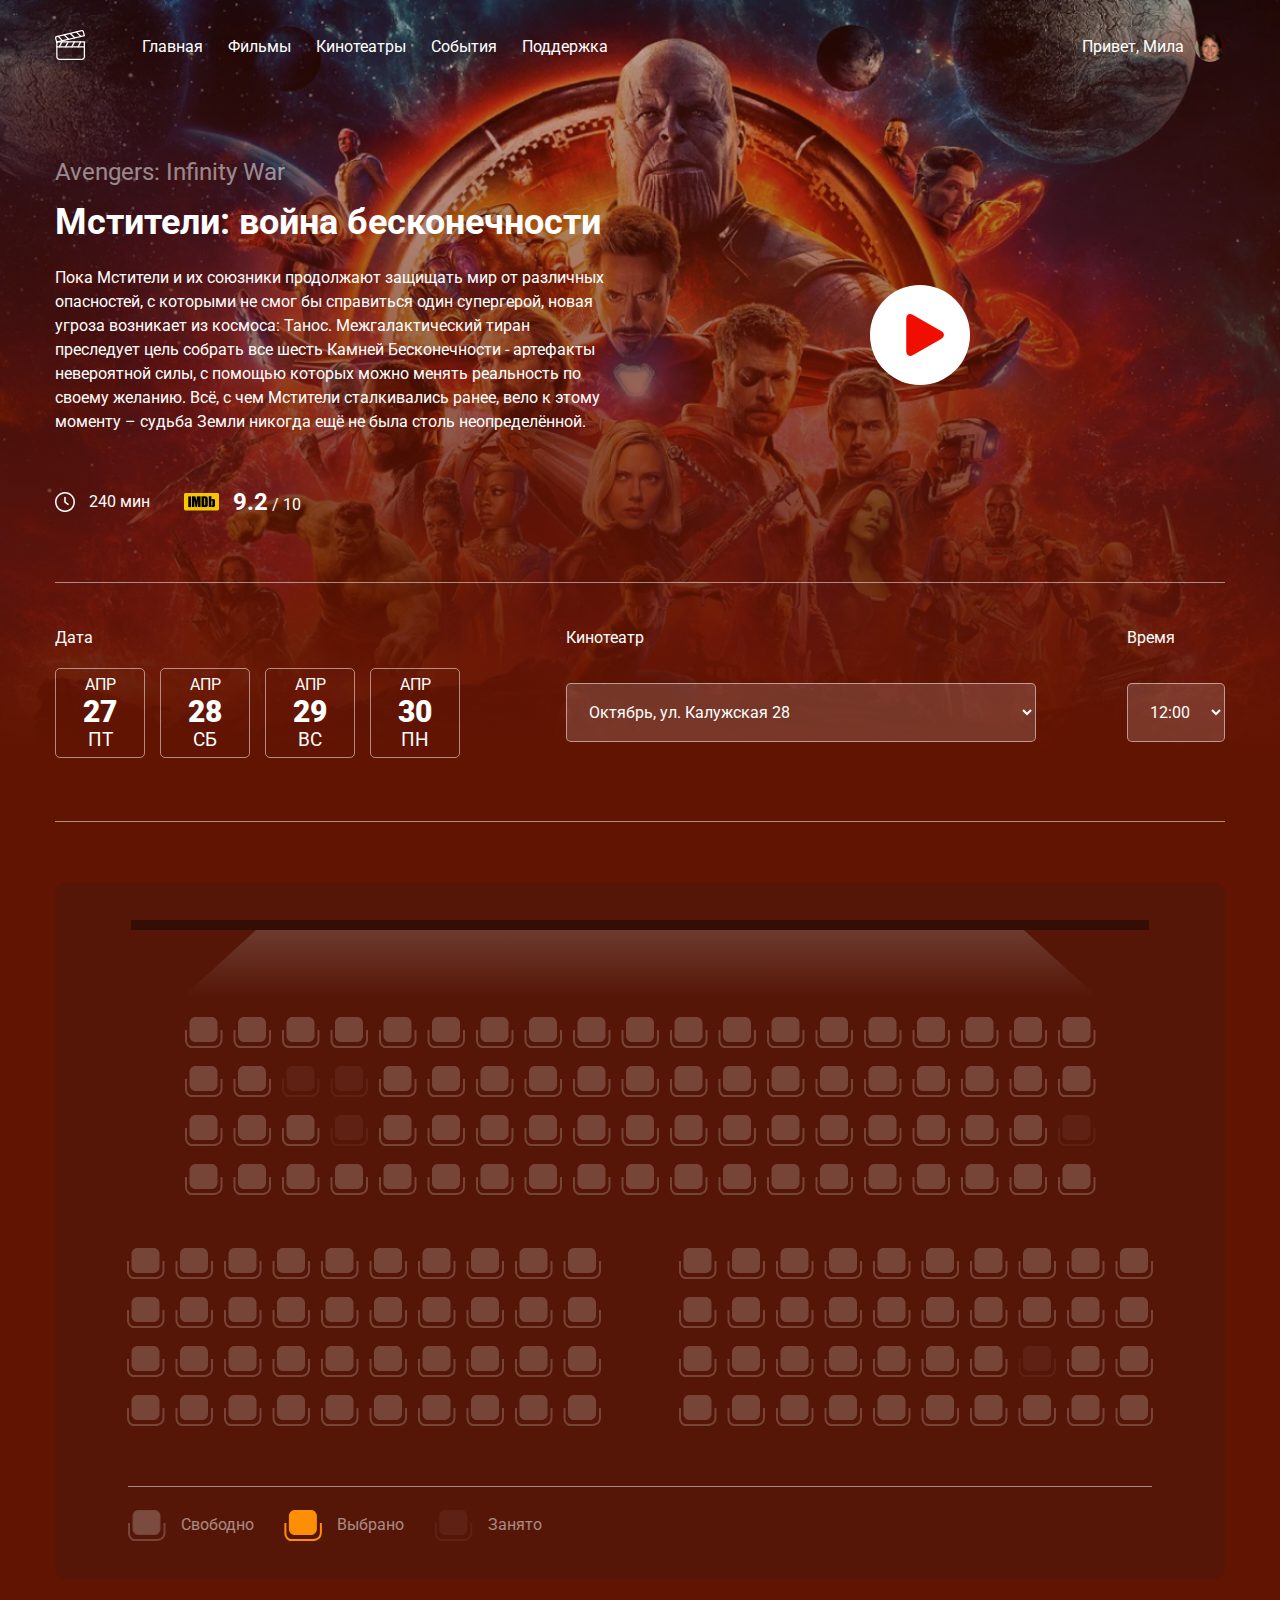
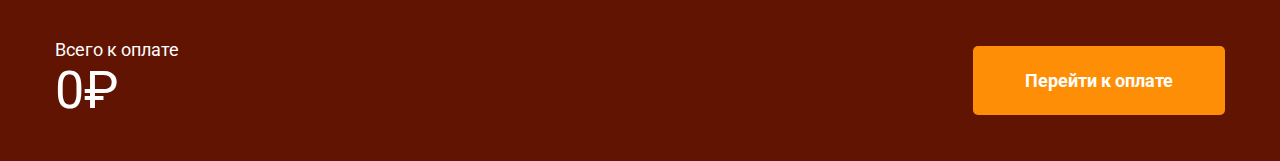
==== index.html @ 2c6587b0 "Add files via upload" ====
<!DOCTYPE html>
<html lang="ru">

<head>
  <meta charset="UTF-8">
  <meta http-equiv="X-UA-Compatible" content="IE=edge">
  <meta name="viewport" content="width=device-width, initial-scale=1.0">
  <title>Online Cinema</title>
  <link rel="preconnect" href="https://fonts.googleapis.com">
  <link rel="preconnect" href="https://fonts.gstatic.com" crossorigin>
  <link href="https://fonts.googleapis.com/css2?family=Roboto:wght@400;700&display=swap" rel="stylesheet">
  <link rel="stylesheet" href="css/normalize.css">
  <link rel="stylesheet" href="css/style.css">
</head>

<body>
  <header class="header">
    <div class="navbar container">
      <a href="/">
        <img src="img/logo.svg" alt="logo">
      </a>
      <nav class="nav">
        <button class="m-menu">
          <svg width="42" height="31" viewBox="0 0 42 31" fill="none" xmlns="http://www.w3.org/2000/svg">
            <line x1="15" y1="11.5" x2="30" y2="11.5" stroke="white"/>
            <line x1="15" y1="15.5" x2="30" y2="15.5" stroke="white"/>
            <line x1="15" y1="19.5" x2="30" y2="19.5" stroke="white"/>
            </svg>            
        </button>
        <ul class="menu">
          <li class="menu-item">
            <a href="#" class="menu-link">Главная</a>
          </li>
          <li class="menu-item">
            <a href="#" class="menu-link">Фильмы</a>
          </li>
          <li class="menu-item">
            <a href="#" class="menu-link">Кинотеатры</a>
          </li>
          <li class="menu-item">
            <a href="#" class="menu-link">События</a>
          </li>
          <li class="menu-item">
            <a href="#" class="menu-link">Поддержка</a>
          </li>
        </ul>
      </nav>
      <div class="user">
        <span class="">Привет, Мила</span>
        <img class="avatar" src="img/avatar.jpg" alt="Фото Милы">
      </div>
    </div>
    <!-- /.navbar -->
    <div class="film container">
      <div class="film-info">
        <small class="film-title-small">Avengers: Infinity War</small>
        <h1 class="film-title">Мстители: война бесконечности</h1>
        <p class="film-description">Пока Мстители и их союзники продолжают защищать мир от различных опасностей, с
          которыми не смог бы справиться один супергерой, новая угроза возникает из космоса: Танос. Межгалактический
          тиран преследует цель собрать все шесть Камней Бесконечности - артефакты невероятной силы, с помощью которых
          можно менять реальность по своему желанию. Всё, с чем Мстители сталкивались ранее, вело к этому моменту –
          судьба Земли никогда ещё не была столь неопределённой.
        </p>
        <div class="film-details">
          <div class="time">
            <img src="img/clock 1.svg" alt="clock" class="time-icon">
            <span class="time-counter">240 мин</span>
          </div>
          <div class="rating">
            <img src="img/imdb.png" alt="imdb logo" class="rating-icon">
            <span class="rating-counter">
              <strong class="rating-current">9.2</strong> / 10
            </span>
          </div>
        </div>
      </div>
      <a href="#" class="film-trailer"><svg width="100" height="100" viewBox="0 0 100 100" fill="none"
          xmlns="http://www.w3.org/2000/svg">
          <circle cx="50" cy="50" r="50" fill="white" />
          <g clip-path="url(#clip0_1:158)">
            <path
              d="M43.0758 30.0033C39.3071 27.8416 36.2518 29.6125 36.2518 33.9556V66.0059C36.2518 70.3533 39.3071 72.1219 43.0758 69.9623L71.0893 53.8967C74.8592 51.7342 74.8592 48.2306 71.0893 46.0686L43.0758 30.0033Z"
              fill="#F20D01" />
          </g>
          <defs>
            <clipPath id="clip0_1:158">
              <rect width="41.8013" height="41.8013" fill="white" transform="translate(34.1837 29.0816)" />
            </clipPath>
          </defs>
        </svg>
      </a>
    </div>
    <!-- /.film -->
    <div class="session container">
      <div class="session-date">
        <span class="session-label">Дата</span>
        <div class="session-date-block">
          <div class="session-day-item">
            <span class="session-month">АПР</span><span class=""></span>
            <span class="session-day">27</span>
            <span class="session-week">ПТ</span>
          </div>
          <div class="session-day-item">
            <span class="session-month">АПР</span><span class=""></span>
            <span class="session-day">28</span>
            <span class="session-week">СБ</span>
          </div>
          <div class="session-day-item">
            <span class="session-month">АПР</span>
            <span class="session-day">29</span>
            <span class="session-week">ВС</span>
          </div>
          <div class="session-day-item">
            <span class="session-month">АПР</span>
            <span class="session-day">30</span>
            <span class="session-week">ПН</span>
          </div>
        </div>
      </div>
      <div class="session-cinema">
        <span class="session-label">Кинотеатр</span>
        <select name="cinema" class="select select-cinema">
          <option value="Октябрь, ул. Калужская 28">Октябрь, ул. Калужская 28</option>
          <option value="IMAX, ул. Ленина 12">IMAX, ул. Ленина 12</option>
          <option value="CinemaMall, ул. Хороводная 5">CinemaMall, ул. Хороводная 5</option>
        </select>
      </div>
      <div class="session-time">
        <span class="session-label">Время</span>
        <select name="time" class="select">
          <option value="12:00">12:00</option>
          <option value="16:30">16:30</option>
          <option value="17:25">17:25</option>
        </select>
      </div>
    </div>
    <!-- /.session -->
  </header>
  <div class="scheme container">
    <svg class="scheme-svg" viewBox="0 0 1170 600" fill="none" xmlns="http://www.w3.org/2000/svg">
      <path class="light" d="M128 115L201.04 48H968.96L1042 115H128Z" fill="url(#paint0_linear_13:374)" />
      <line x1="76" y1="43" x2="1094" y2="43" stroke="black" stroke-opacity="0.39" stroke-width="10" />
      <path
      <path d="M130 158.5C130 158.526 130.001 158.551 130.003 158.577C130.096 159.791 130.537 161.596 131.588 163.128C132.666 164.699 134.409 166 137 166H159.5C159.524 166 159.548 165.999 159.571 165.997C160.899 165.903 162.851 165.373 164.496 164.072C166.181 162.738 167.5 160.622 167.5 157.5V148H165.5V157.5C165.5 159.978 164.486 161.529 163.254 162.503C161.996 163.499 160.469 163.921 159.463 164H137C135.191 164 134.018 163.134 133.237 161.997C132.44 160.835 132.08 159.413 132 158.46V148H130V158.5ZM156.5 135H140.5C137.186 135 134.5 137.686 134.5 141V154C134.5 157.314 137.186 160 140.5 160H156.5C159.814 160 162.5 157.314 162.5 154V141C162.5 137.686 159.814 135 156.5 135Z"  />
      <path d="M178.5 158.5C178.5 158.526 178.501 158.551 178.503 158.577C178.596 159.791 179.037 161.596 180.088 163.128C181.166 164.699 182.909 166 185.5 166H208C208.024 166 208.048 165.999 208.071 165.997C209.399 165.903 211.351 165.373 212.996 164.072C214.681 162.738 216 160.622 216 157.5V148H214V157.5C214 159.978 212.986 161.529 211.754 162.503C210.496 163.499 208.969 163.921 207.963 164H185.5C183.691 164 182.518 163.134 181.737 161.997C180.94 160.835 180.58 159.413 180.5 158.46V148H178.5V158.5ZM205 135H189C185.686 135 183 137.686 183 141V154C183 157.314 185.686 160 189 160H205C208.314 160 211 157.314 211 154V141C211 137.686 208.314 135 205 135Z"  />
      <path d="M227 158.5C227 158.526 227.001 158.551 227.003 158.577C227.096 159.791 227.537 161.596 228.588 163.128C229.666 164.699 231.409 166 234 166H256.5C256.524 166 256.548 165.999 256.571 165.997C257.899 165.903 259.851 165.373 261.496 164.072C263.181 162.738 264.5 160.622 264.5 157.5V148H262.5V157.5C262.5 159.978 261.486 161.529 260.254 162.503C258.996 163.499 257.469 163.921 256.463 164H234C232.191 164 231.018 163.134 230.237 161.997C229.44 160.835 229.08 159.413 229 158.46V148H227V158.5ZM253.5 135H237.5C234.186 135 231.5 137.686 231.5 141V154C231.5 157.314 234.186 160 237.5 160H253.5C256.814 160 259.5 157.314 259.5 154V141C259.5 137.686 256.814 135 253.5 135Z"  />
      <path d="M275.5 158.5C275.5 158.526 275.501 158.551 275.503 158.577C275.596 159.791 276.037 161.596 277.088 163.128C278.166 164.699 279.909 166 282.5 166H305C305.024 166 305.048 165.999 305.071 165.997C306.399 165.903 308.351 165.373 309.996 164.072C311.681 162.738 313 160.622 313 157.5V148H311V157.5C311 159.978 309.986 161.529 308.754 162.503C307.496 163.499 305.969 163.921 304.963 164H282.5C280.691 164 279.518 163.134 278.737 161.997C277.94 160.835 277.58 159.413 277.5 158.46V148H275.5V158.5ZM302 135H286C282.686 135 280 137.686 280 141V154C280 157.314 282.686 160 286 160H302C305.314 160 308 157.314 308 154V141C308 137.686 305.314 135 302 135Z"  />
      <path d="M324 158.5C324 158.526 324.001 158.551 324.003 158.577C324.096 159.791 324.537 161.596 325.588 163.128C326.666 164.699 328.409 166 331 166H353.5C353.524 166 353.548 165.999 353.571 165.997C354.899 165.903 356.851 165.373 358.496 164.072C360.181 162.738 361.5 160.622 361.5 157.5V148H359.5V157.5C359.5 159.978 358.486 161.529 357.254 162.503C355.996 163.499 354.469 163.921 353.463 164H331C329.191 164 328.018 163.134 327.237 161.997C326.44 160.835 326.08 159.413 326 158.46V148H324V158.5ZM350.5 135H334.5C331.186 135 328.5 137.686 328.5 141V154C328.5 157.314 331.186 160 334.5 160H350.5C353.814 160 356.5 157.314 356.5 154V141C356.5 137.686 353.814 135 350.5 135Z"  />
      <path d="M372.5 158.5C372.5 158.526 372.501 158.551 372.503 158.577C372.596 159.791 373.037 161.596 374.088 163.128C375.166 164.699 376.909 166 379.5 166H402C402.024 166 402.048 165.999 402.071 165.997C403.399 165.903 405.351 165.373 406.996 164.072C408.681 162.738 410 160.622 410 157.5V148H408V157.5C408 159.978 406.986 161.529 405.754 162.503C404.496 163.499 402.969 163.921 401.963 164H379.5C377.691 164 376.518 163.134 375.737 161.997C374.94 160.835 374.58 159.413 374.5 158.46V148H372.5V158.5ZM399 135H383C379.686 135 377 137.686 377 141V154C377 157.314 379.686 160 383 160H399C402.314 160 405 157.314 405 154V141C405 137.686 402.314 135 399 135Z"  />
      <path d="M421 158.5C421 158.526 421.001 158.551 421.003 158.577C421.096 159.791 421.537 161.596 422.588 163.128C423.666 164.699 425.409 166 428 166H450.5C450.524 166 450.548 165.999 450.571 165.997C451.899 165.903 453.851 165.373 455.496 164.072C457.181 162.738 458.5 160.622 458.5 157.5V148H456.5V157.5C456.5 159.978 455.486 161.529 454.254 162.503C452.996 163.499 451.469 163.921 450.463 164H428C426.191 164 425.018 163.134 424.237 161.997C423.44 160.835 423.08 159.413 423 158.46V148H421V158.5ZM447.5 135H431.5C428.186 135 425.5 137.686 425.5 141V154C425.5 157.314 428.186 160 431.5 160H447.5C450.814 160 453.5 157.314 453.5 154V141C453.5 137.686 450.814 135 447.5 135Z"  />
      <path d="M469.5 158.5C469.5 158.526 469.501 158.551 469.503 158.577C469.596 159.791 470.037 161.596 471.088 163.128C472.166 164.699 473.909 166 476.5 166H499C499.024 166 499.048 165.999 499.071 165.997C500.399 165.903 502.351 165.373 503.996 164.072C505.681 162.738 507 160.622 507 157.5V148H505V157.5C505 159.978 503.986 161.529 502.754 162.503C501.496 163.499 499.969 163.921 498.963 164H476.5C474.691 164 473.518 163.134 472.737 161.997C471.94 160.835 471.58 159.413 471.5 158.46V148H469.5V158.5ZM496 135H480C476.686 135 474 137.686 474 141V154C474 157.314 476.686 160 480 160H496C499.314 160 502 157.314 502 154V141C502 137.686 499.314 135 496 135Z"  />
      <path d="M518 158.5C518 158.526 518.001 158.551 518.003 158.577C518.096 159.791 518.537 161.596 519.588 163.128C520.666 164.699 522.409 166 525 166H547.5C547.524 166 547.548 165.999 547.571 165.997C548.899 165.903 550.851 165.373 552.496 164.072C554.181 162.738 555.5 160.622 555.5 157.5V148H553.5V157.5C553.5 159.978 552.486 161.529 551.254 162.503C549.996 163.499 548.469 163.921 547.463 164H525C523.191 164 522.018 163.134 521.237 161.997C520.44 160.835 520.08 159.413 520 158.46V148H518V158.5ZM544.5 135H528.5C525.186 135 522.5 137.686 522.5 141V154C522.5 157.314 525.186 160 528.5 160H544.5C547.814 160 550.5 157.314 550.5 154V141C550.5 137.686 547.814 135 544.5 135Z"  />
      <path d="M566.5 158.5C566.5 158.526 566.501 158.551 566.503 158.577C566.596 159.791 567.037 161.596 568.088 163.128C569.166 164.699 570.909 166 573.5 166H596C596.024 166 596.048 165.999 596.071 165.997C597.399 165.903 599.351 165.373 600.996 164.072C602.681 162.738 604 160.622 604 157.5V148H602V157.5C602 159.978 600.986 161.529 599.754 162.503C598.496 163.499 596.969 163.921 595.963 164H573.5C571.691 164 570.518 163.134 569.737 161.997C568.94 160.835 568.58 159.413 568.5 158.46V148H566.5V158.5ZM593 135H577C573.686 135 571 137.686 571 141V154C571 157.314 573.686 160 577 160H593C596.314 160 599 157.314 599 154V141C599 137.686 596.314 135 593 135Z"  />
      <path d="M615 158.5C615 158.526 615.001 158.551 615.003 158.577C615.096 159.791 615.537 161.596 616.588 163.128C617.666 164.699 619.409 166 622 166H644.5C644.524 166 644.548 165.999 644.571 165.997C645.899 165.903 647.851 165.373 649.496 164.072C651.181 162.738 652.5 160.622 652.5 157.5V148H650.5V157.5C650.5 159.978 649.486 161.529 648.254 162.503C646.996 163.499 645.469 163.921 644.463 164H622C620.191 164 619.018 163.134 618.237 161.997C617.44 160.835 617.08 159.413 617 158.46V148H615V158.5ZM641.5 135H625.5C622.186 135 619.5 137.686 619.5 141V154C619.5 157.314 622.186 160 625.5 160H641.5C644.814 160 647.5 157.314 647.5 154V141C647.5 137.686 644.814 135 641.5 135Z"  />
      <path d="M663.5 158.5C663.5 158.526 663.501 158.551 663.503 158.577C663.596 159.791 664.037 161.596 665.088 163.128C666.166 164.699 667.909 166 670.5 166H693C693.024 166 693.048 165.999 693.071 165.997C694.399 165.903 696.351 165.373 697.996 164.072C699.681 162.738 701 160.622 701 157.5V148H699V157.5C699 159.978 697.986 161.529 696.754 162.503C695.496 163.499 693.969 163.921 692.963 164H670.5C668.691 164 667.518 163.134 666.737 161.997C665.94 160.835 665.58 159.413 665.5 158.46V148H663.5V158.5ZM690 135H674C670.686 135 668 137.686 668 141V154C668 157.314 670.686 160 674 160H690C693.314 160 696 157.314 696 154V141C696 137.686 693.314 135 690 135Z"  />
      <path d="M712 158.5C712 158.526 712.001 158.551 712.003 158.577C712.096 159.791 712.537 161.596 713.588 163.128C714.666 164.699 716.409 166 719 166H741.5C741.524 166 741.548 165.999 741.571 165.997C742.899 165.903 744.851 165.373 746.496 164.072C748.181 162.738 749.5 160.622 749.5 157.5V148H747.5V157.5C747.5 159.978 746.486 161.529 745.254 162.503C743.996 163.499 742.469 163.921 741.463 164H719C717.191 164 716.018 163.134 715.237 161.997C714.44 160.835 714.08 159.413 714 158.46V148H712V158.5ZM738.5 135H722.5C719.186 135 716.5 137.686 716.5 141V154C716.5 157.314 719.186 160 722.5 160H738.5C741.814 160 744.5 157.314 744.5 154V141C744.5 137.686 741.814 135 738.5 135Z"  />
      <path d="M760.5 158.5C760.5 158.526 760.501 158.551 760.503 158.577C760.596 159.791 761.037 161.596 762.088 163.128C763.166 164.699 764.909 166 767.5 166H790C790.024 166 790.048 165.999 790.071 165.997C791.399 165.903 793.351 165.373 794.996 164.072C796.681 162.738 798 160.622 798 157.5V148H796V157.5C796 159.978 794.986 161.529 793.754 162.503C792.496 163.499 790.969 163.921 789.963 164H767.5C765.691 164 764.518 163.134 763.737 161.997C762.94 160.835 762.58 159.413 762.5 158.46V148H760.5V158.5ZM787 135H771C767.686 135 765 137.686 765 141V154C765 157.314 767.686 160 771 160H787C790.314 160 793 157.314 793 154V141C793 137.686 790.314 135 787 135Z"  />
      <path d="M809 158.5C809 158.526 809.001 158.551 809.003 158.577C809.096 159.791 809.537 161.596 810.588 163.128C811.666 164.699 813.409 166 816 166H838.5C838.524 166 838.548 165.999 838.571 165.997C839.899 165.903 841.851 165.373 843.496 164.072C845.181 162.738 846.5 160.622 846.5 157.5V148H844.5V157.5C844.5 159.978 843.486 161.529 842.254 162.503C840.996 163.499 839.469 163.921 838.463 164H816C814.191 164 813.018 163.134 812.237 161.997C811.44 160.835 811.08 159.413 811 158.46V148H809V158.5ZM835.5 135H819.5C816.186 135 813.5 137.686 813.5 141V154C813.5 157.314 816.186 160 819.5 160H835.5C838.814 160 841.5 157.314 841.5 154V141C841.5 137.686 838.814 135 835.5 135Z"  />
      <path d="M857.5 158.5C857.5 158.526 857.501 158.551 857.503 158.577C857.596 159.791 858.037 161.596 859.088 163.128C860.166 164.699 861.909 166 864.5 166H887C887.024 166 887.048 165.999 887.071 165.997C888.399 165.903 890.351 165.373 891.996 164.072C893.681 162.738 895 160.622 895 157.5V148H893V157.5C893 159.978 891.986 161.529 890.754 162.503C889.496 163.499 887.969 163.921 886.963 164H864.5C862.691 164 861.518 163.134 860.737 161.997C859.94 160.835 859.58 159.413 859.5 158.46V148H857.5V158.5ZM884 135H868C864.686 135 862 137.686 862 141V154C862 157.314 864.686 160 868 160H884C887.314 160 890 157.314 890 154V141C890 137.686 887.314 135 884 135Z"  />
      <path d="M906 158.5C906 158.526 906.001 158.551 906.003 158.577C906.096 159.791 906.537 161.596 907.588 163.128C908.666 164.699 910.409 166 913 166H935.5C935.524 166 935.548 165.999 935.571 165.997C936.899 165.903 938.851 165.373 940.496 164.072C942.181 162.738 943.5 160.622 943.5 157.5V148H941.5V157.5C941.5 159.978 940.486 161.529 939.254 162.503C937.996 163.499 936.469 163.921 935.463 164H913C911.191 164 910.018 163.134 909.237 161.997C908.44 160.835 908.08 159.413 908 158.46V148H906V158.5ZM932.5 135H916.5C913.186 135 910.5 137.686 910.5 141V154C910.5 157.314 913.186 160 916.5 160H932.5C935.814 160 938.5 157.314 938.5 154V141C938.5 137.686 935.814 135 932.5 135Z"  />
      <path d="M954.5 158.5C954.5 158.526 954.501 158.551 954.503 158.577C954.596 159.791 955.037 161.596 956.088 163.128C957.166 164.699 958.909 166 961.5 166H984C984.024 166 984.048 165.999 984.071 165.997C985.399 165.903 987.351 165.373 988.996 164.072C990.681 162.738 992 160.622 992 157.5V148H990V157.5C990 159.978 988.986 161.529 987.754 162.503C986.496 163.499 984.969 163.921 983.963 164H961.5C959.691 164 958.518 163.134 957.737 161.997C956.94 160.835 956.58 159.413 956.5 158.46V148H954.5V158.5ZM981 135H965C961.686 135 959 137.686 959 141V154C959 157.314 961.686 160 965 160H981C984.314 160 987 157.314 987 154V141C987 137.686 984.314 135 981 135Z"  />
      <path d="M1003 158.5C1003 158.526 1003 158.551 1003 158.577C1003.1 159.791 1003.54 161.596 1004.59 163.128C1005.67 164.699 1007.41 166 1010 166H1032.5C1032.52 166 1032.55 165.999 1032.57 165.997C1033.9 165.903 1035.85 165.373 1037.5 164.072C1039.18 162.738 1040.5 160.622 1040.5 157.5V148H1038.5V157.5C1038.5 159.978 1037.49 161.529 1036.25 162.503C1035 163.499 1033.47 163.921 1032.46 164H1010C1008.19 164 1007.02 163.134 1006.24 161.997C1005.44 160.835 1005.08 159.413 1005 158.46V148H1003V158.5ZM1029.5 135H1013.5C1010.19 135 1007.5 137.686 1007.5 141V154C1007.5 157.314 1010.19 160 1013.5 160H1029.5C1032.81 160 1035.5 157.314 1035.5 154V141C1035.5 137.686 1032.81 135 1029.5 135Z"  />
      <path d="M130 207.5C130 207.526 130.001 207.551 130.003 207.577C130.096 208.791 130.537 210.596 131.588 212.128C132.666 213.699 134.409 215 137 215H159.5C159.524 215 159.548 214.999 159.571 214.997C160.899 214.903 162.851 214.373 164.496 213.072C166.181 211.738 167.5 209.622 167.5 206.5V197H165.5V206.5C165.5 208.978 164.486 210.529 163.254 211.503C161.996 212.499 160.469 212.921 159.463 213H137C135.191 213 134.018 212.134 133.237 210.997C132.44 209.835 132.08 208.413 132 207.46V197H130V207.5ZM156.5 184H140.5C137.186 184 134.5 186.686 134.5 190V203C134.5 206.314 137.186 209 140.5 209H156.5C159.814 209 162.5 206.314 162.5 203V190C162.5 186.686 159.814 184 156.5 184Z"  />
      <path d="M178.5 207.5C178.5 207.526 178.501 207.551 178.503 207.577C178.596 208.791 179.037 210.596 180.088 212.128C181.166 213.699 182.909 215 185.5 215H208C208.024 215 208.048 214.999 208.071 214.997C209.399 214.903 211.351 214.373 212.996 213.072C214.681 211.738 216 209.622 216 206.5V197H214V206.5C214 208.978 212.986 210.529 211.754 211.503C210.496 212.499 208.969 212.921 207.963 213H185.5C183.691 213 182.518 212.134 181.737 210.997C180.94 209.835 180.58 208.413 180.5 207.46V197H178.5V207.5ZM205 184H189C185.686 184 183 186.686 183 190V203C183 206.314 185.686 209 189 209H205C208.314 209 211 206.314 211 203V190C211 186.686 208.314 184 205 184Z"  />
      <path class="booked" d="M227 207.5C227 207.526 227.001 207.551 227.003 207.577C227.096 208.791 227.537 210.596 228.588 212.128C229.666 213.699 231.409 215 234 215H256.5C256.524 215 256.548 214.999 256.571 214.997C257.899 214.903 259.851 214.373 261.496 213.072C263.181 211.738 264.5 209.622 264.5 206.5V197H262.5V206.5C262.5 208.978 261.486 210.529 260.254 211.503C258.996 212.499 257.469 212.921 256.463 213H234C232.191 213 231.018 212.134 230.237 210.997C229.44 209.835 229.08 208.413 229 207.46V197H227V207.5ZM253.5 184H237.5C234.186 184 231.5 186.686 231.5 190V203C231.5 206.314 234.186 209 237.5 209H253.5C256.814 209 259.5 206.314 259.5 203V190C259.5 186.686 256.814 184 253.5 184Z"  />
      <path class="booked" d="M275.5 207.5C275.5 207.526 275.501 207.551 275.503 207.577C275.596 208.791 276.037 210.596 277.088 212.128C278.166 213.699 279.909 215 282.5 215H305C305.024 215 305.048 214.999 305.071 214.997C306.399 214.903 308.351 214.373 309.996 213.072C311.681 211.738 313 209.622 313 206.5V197H311V206.5C311 208.978 309.986 210.529 308.754 211.503C307.496 212.499 305.969 212.921 304.963 213H282.5C280.691 213 279.518 212.134 278.737 210.997C277.94 209.835 277.58 208.413 277.5 207.46V197H275.5V207.5ZM302 184H286C282.686 184 280 186.686 280 190V203C280 206.314 282.686 209 286 209H302C305.314 209 308 206.314 308 203V190C308 186.686 305.314 184 302 184Z"  />
      <path d="M324 207.5C324 207.526 324.001 207.551 324.003 207.577C324.096 208.791 324.537 210.596 325.588 212.128C326.666 213.699 328.409 215 331 215H353.5C353.524 215 353.548 214.999 353.571 214.997C354.899 214.903 356.851 214.373 358.496 213.072C360.181 211.738 361.5 209.622 361.5 206.5V197H359.5V206.5C359.5 208.978 358.486 210.529 357.254 211.503C355.996 212.499 354.469 212.921 353.463 213H331C329.191 213 328.018 212.134 327.237 210.997C326.44 209.835 326.08 208.413 326 207.46V197H324V207.5ZM350.5 184H334.5C331.186 184 328.5 186.686 328.5 190V203C328.5 206.314 331.186 209 334.5 209H350.5C353.814 209 356.5 206.314 356.5 203V190C356.5 186.686 353.814 184 350.5 184Z"  />
      <path d="M372.5 207.5C372.5 207.526 372.501 207.551 372.503 207.577C372.596 208.791 373.037 210.596 374.088 212.128C375.166 213.699 376.909 215 379.5 215H402C402.024 215 402.048 214.999 402.071 214.997C403.399 214.903 405.351 214.373 406.996 213.072C408.681 211.738 410 209.622 410 206.5V197H408V206.5C408 208.978 406.986 210.529 405.754 211.503C404.496 212.499 402.969 212.921 401.963 213H379.5C377.691 213 376.518 212.134 375.737 210.997C374.94 209.835 374.58 208.413 374.5 207.46V197H372.5V207.5ZM399 184H383C379.686 184 377 186.686 377 190V203C377 206.314 379.686 209 383 209H399C402.314 209 405 206.314 405 203V190C405 186.686 402.314 184 399 184Z"  />
      <path d="M421 207.5C421 207.526 421.001 207.551 421.003 207.577C421.096 208.791 421.537 210.596 422.588 212.128C423.666 213.699 425.409 215 428 215H450.5C450.524 215 450.548 214.999 450.571 214.997C451.899 214.903 453.851 214.373 455.496 213.072C457.181 211.738 458.5 209.622 458.5 206.5V197H456.5V206.5C456.5 208.978 455.486 210.529 454.254 211.503C452.996 212.499 451.469 212.921 450.463 213H428C426.191 213 425.018 212.134 424.237 210.997C423.44 209.835 423.08 208.413 423 207.46V197H421V207.5ZM447.5 184H431.5C428.186 184 425.5 186.686 425.5 190V203C425.5 206.314 428.186 209 431.5 209H447.5C450.814 209 453.5 206.314 453.5 203V190C453.5 186.686 450.814 184 447.5 184Z"  />
      <path d="M469.5 207.5C469.5 207.526 469.501 207.551 469.503 207.577C469.596 208.791 470.037 210.596 471.088 212.128C472.166 213.699 473.909 215 476.5 215H499C499.024 215 499.048 214.999 499.071 214.997C500.399 214.903 502.351 214.373 503.996 213.072C505.681 211.738 507 209.622 507 206.5V197H505V206.5C505 208.978 503.986 210.529 502.754 211.503C501.496 212.499 499.969 212.921 498.963 213H476.5C474.691 213 473.518 212.134 472.737 210.997C471.94 209.835 471.58 208.413 471.5 207.46V197H469.5V207.5ZM496 184H480C476.686 184 474 186.686 474 190V203C474 206.314 476.686 209 480 209H496C499.314 209 502 206.314 502 203V190C502 186.686 499.314 184 496 184Z"  />
      <path d="M518 207.5C518 207.526 518.001 207.551 518.003 207.577C518.096 208.791 518.537 210.596 519.588 212.128C520.666 213.699 522.409 215 525 215H547.5C547.524 215 547.548 214.999 547.571 214.997C548.899 214.903 550.851 214.373 552.496 213.072C554.181 211.738 555.5 209.622 555.5 206.5V197H553.5V206.5C553.5 208.978 552.486 210.529 551.254 211.503C549.996 212.499 548.469 212.921 547.463 213H525C523.191 213 522.018 212.134 521.237 210.997C520.44 209.835 520.08 208.413 520 207.46V197H518V207.5ZM544.5 184H528.5C525.186 184 522.5 186.686 522.5 190V203C522.5 206.314 525.186 209 528.5 209H544.5C547.814 209 550.5 206.314 550.5 203V190C550.5 186.686 547.814 184 544.5 184Z"  />
      <path d="M566.5 207.5C566.5 207.526 566.501 207.551 566.503 207.577C566.596 208.791 567.037 210.596 568.088 212.128C569.166 213.699 570.909 215 573.5 215H596C596.024 215 596.048 214.999 596.071 214.997C597.399 214.903 599.351 214.373 600.996 213.072C602.681 211.738 604 209.622 604 206.5V197H602V206.5C602 208.978 600.986 210.529 599.754 211.503C598.496 212.499 596.969 212.921 595.963 213H573.5C571.691 213 570.518 212.134 569.737 210.997C568.94 209.835 568.58 208.413 568.5 207.46V197H566.5V207.5ZM593 184H577C573.686 184 571 186.686 571 190V203C571 206.314 573.686 209 577 209H593C596.314 209 599 206.314 599 203V190C599 186.686 596.314 184 593 184Z"  />
      <path d="M615 207.5C615 207.526 615.001 207.551 615.003 207.577C615.096 208.791 615.537 210.596 616.588 212.128C617.666 213.699 619.409 215 622 215H644.5C644.524 215 644.548 214.999 644.571 214.997C645.899 214.903 647.851 214.373 649.496 213.072C651.181 211.738 652.5 209.622 652.5 206.5V197H650.5V206.5C650.5 208.978 649.486 210.529 648.254 211.503C646.996 212.499 645.469 212.921 644.463 213H622C620.191 213 619.018 212.134 618.237 210.997C617.44 209.835 617.08 208.413 617 207.46V197H615V207.5ZM641.5 184H625.5C622.186 184 619.5 186.686 619.5 190V203C619.5 206.314 622.186 209 625.5 209H641.5C644.814 209 647.5 206.314 647.5 203V190C647.5 186.686 644.814 184 641.5 184Z"  />
      <path d="M663.5 207.5C663.5 207.526 663.501 207.551 663.503 207.577C663.596 208.791 664.037 210.596 665.088 212.128C666.166 213.699 667.909 215 670.5 215H693C693.024 215 693.048 214.999 693.071 214.997C694.399 214.903 696.351 214.373 697.996 213.072C699.681 211.738 701 209.622 701 206.5V197H699V206.5C699 208.978 697.986 210.529 696.754 211.503C695.496 212.499 693.969 212.921 692.963 213H670.5C668.691 213 667.518 212.134 666.737 210.997C665.94 209.835 665.58 208.413 665.5 207.46V197H663.5V207.5ZM690 184H674C670.686 184 668 186.686 668 190V203C668 206.314 670.686 209 674 209H690C693.314 209 696 206.314 696 203V190C696 186.686 693.314 184 690 184Z"  />
      <path d="M712 207.5C712 207.526 712.001 207.551 712.003 207.577C712.096 208.791 712.537 210.596 713.588 212.128C714.666 213.699 716.409 215 719 215H741.5C741.524 215 741.548 214.999 741.571 214.997C742.899 214.903 744.851 214.373 746.496 213.072C748.181 211.738 749.5 209.622 749.5 206.5V197H747.5V206.5C747.5 208.978 746.486 210.529 745.254 211.503C743.996 212.499 742.469 212.921 741.463 213H719C717.191 213 716.018 212.134 715.237 210.997C714.44 209.835 714.08 208.413 714 207.46V197H712V207.5ZM738.5 184H722.5C719.186 184 716.5 186.686 716.5 190V203C716.5 206.314 719.186 209 722.5 209H738.5C741.814 209 744.5 206.314 744.5 203V190C744.5 186.686 741.814 184 738.5 184Z"  />
      <path d="M760.5 207.5C760.5 207.526 760.501 207.551 760.503 207.577C760.596 208.791 761.037 210.596 762.088 212.128C763.166 213.699 764.909 215 767.5 215H790C790.024 215 790.048 214.999 790.071 214.997C791.399 214.903 793.351 214.373 794.996 213.072C796.681 211.738 798 209.622 798 206.5V197H796V206.5C796 208.978 794.986 210.529 793.754 211.503C792.496 212.499 790.969 212.921 789.963 213H767.5C765.691 213 764.518 212.134 763.737 210.997C762.94 209.835 762.58 208.413 762.5 207.46V197H760.5V207.5ZM787 184H771C767.686 184 765 186.686 765 190V203C765 206.314 767.686 209 771 209H787C790.314 209 793 206.314 793 203V190C793 186.686 790.314 184 787 184Z"  />
      <path d="M809 207.5C809 207.526 809.001 207.551 809.003 207.577C809.096 208.791 809.537 210.596 810.588 212.128C811.666 213.699 813.409 215 816 215H838.5C838.524 215 838.548 214.999 838.571 214.997C839.899 214.903 841.851 214.373 843.496 213.072C845.181 211.738 846.5 209.622 846.5 206.5V197H844.5V206.5C844.5 208.978 843.486 210.529 842.254 211.503C840.996 212.499 839.469 212.921 838.463 213H816C814.191 213 813.018 212.134 812.237 210.997C811.44 209.835 811.08 208.413 811 207.46V197H809V207.5ZM835.5 184H819.5C816.186 184 813.5 186.686 813.5 190V203C813.5 206.314 816.186 209 819.5 209H835.5C838.814 209 841.5 206.314 841.5 203V190C841.5 186.686 838.814 184 835.5 184Z"  />
      <path d="M857.5 207.5C857.5 207.526 857.501 207.551 857.503 207.577C857.596 208.791 858.037 210.596 859.088 212.128C860.166 213.699 861.909 215 864.5 215H887C887.024 215 887.048 214.999 887.071 214.997C888.399 214.903 890.351 214.373 891.996 213.072C893.681 211.738 895 209.622 895 206.5V197H893V206.5C893 208.978 891.986 210.529 890.754 211.503C889.496 212.499 887.969 212.921 886.963 213H864.5C862.691 213 861.518 212.134 860.737 210.997C859.94 209.835 859.58 208.413 859.5 207.46V197H857.5V207.5ZM884 184H868C864.686 184 862 186.686 862 190V203C862 206.314 864.686 209 868 209H884C887.314 209 890 206.314 890 203V190C890 186.686 887.314 184 884 184Z"  />
      <path d="M906 207.5C906 207.526 906.001 207.551 906.003 207.577C906.096 208.791 906.537 210.596 907.588 212.128C908.666 213.699 910.409 215 913 215H935.5C935.524 215 935.548 214.999 935.571 214.997C936.899 214.903 938.851 214.373 940.496 213.072C942.181 211.738 943.5 209.622 943.5 206.5V197H941.5V206.5C941.5 208.978 940.486 210.529 939.254 211.503C937.996 212.499 936.469 212.921 935.463 213H913C911.191 213 910.018 212.134 909.237 210.997C908.44 209.835 908.08 208.413 908 207.46V197H906V207.5ZM932.5 184H916.5C913.186 184 910.5 186.686 910.5 190V203C910.5 206.314 913.186 209 916.5 209H932.5C935.814 209 938.5 206.314 938.5 203V190C938.5 186.686 935.814 184 932.5 184Z"  />
      <path d="M954.5 207.5C954.5 207.526 954.501 207.551 954.503 207.577C954.596 208.791 955.037 210.596 956.088 212.128C957.166 213.699 958.909 215 961.5 215H984C984.024 215 984.048 214.999 984.071 214.997C985.399 214.903 987.351 214.373 988.996 213.072C990.681 211.738 992 209.622 992 206.5V197H990V206.5C990 208.978 988.986 210.529 987.754 211.503C986.496 212.499 984.969 212.921 983.963 213H961.5C959.691 213 958.518 212.134 957.737 210.997C956.94 209.835 956.58 208.413 956.5 207.46V197H954.5V207.5ZM981 184H965C961.686 184 959 186.686 959 190V203C959 206.314 961.686 209 965 209H981C984.314 209 987 206.314 987 203V190C987 186.686 984.314 184 981 184Z"  />
      <path d="M1003 207.5C1003 207.526 1003 207.551 1003 207.577C1003.1 208.791 1003.54 210.596 1004.59 212.128C1005.67 213.699 1007.41 215 1010 215H1032.5C1032.52 215 1032.55 214.999 1032.57 214.997C1033.9 214.903 1035.85 214.373 1037.5 213.072C1039.18 211.738 1040.5 209.622 1040.5 206.5V197H1038.5V206.5C1038.5 208.978 1037.49 210.529 1036.25 211.503C1035 212.499 1033.47 212.921 1032.46 213H1010C1008.19 213 1007.02 212.134 1006.24 210.997C1005.44 209.835 1005.08 208.413 1005 207.46V197H1003V207.5ZM1029.5 184H1013.5C1010.19 184 1007.5 186.686 1007.5 190V203C1007.5 206.314 1010.19 209 1013.5 209H1029.5C1032.81 209 1035.5 206.314 1035.5 203V190C1035.5 186.686 1032.81 184 1029.5 184Z"  />
      <path d="M130 256.5C130 256.526 130.001 256.551 130.003 256.577C130.096 257.791 130.537 259.596 131.588 261.128C132.666 262.699 134.409 264 137 264H159.5C159.524 264 159.548 263.999 159.571 263.997C160.899 263.903 162.851 263.373 164.496 262.072C166.181 260.738 167.5 258.622 167.5 255.5V246H165.5V255.5C165.5 257.978 164.486 259.529 163.254 260.503C161.996 261.499 160.469 261.921 159.463 262H137C135.191 262 134.018 261.134 133.237 259.997C132.44 258.835 132.08 257.413 132 256.46V246H130V256.5ZM156.5 233H140.5C137.186 233 134.5 235.686 134.5 239V252C134.5 255.314 137.186 258 140.5 258H156.5C159.814 258 162.5 255.314 162.5 252V239C162.5 235.686 159.814 233 156.5 233Z"  />
      <path d="M178.5 256.5C178.5 256.526 178.501 256.551 178.503 256.577C178.596 257.791 179.037 259.596 180.088 261.128C181.166 262.699 182.909 264 185.5 264H208C208.024 264 208.048 263.999 208.071 263.997C209.399 263.903 211.351 263.373 212.996 262.072C214.681 260.738 216 258.622 216 255.5V246H214V255.5C214 257.978 212.986 259.529 211.754 260.503C210.496 261.499 208.969 261.921 207.963 262H185.5C183.691 262 182.518 261.134 181.737 259.997C180.94 258.835 180.58 257.413 180.5 256.46V246H178.5V256.5ZM205 233H189C185.686 233 183 235.686 183 239V252C183 255.314 185.686 258 189 258H205C208.314 258 211 255.314 211 252V239C211 235.686 208.314 233 205 233Z"  />
      <path d="M227 256.5C227 256.526 227.001 256.551 227.003 256.577C227.096 257.791 227.537 259.596 228.588 261.128C229.666 262.699 231.409 264 234 264H256.5C256.524 264 256.548 263.999 256.571 263.997C257.899 263.903 259.851 263.373 261.496 262.072C263.181 260.738 264.5 258.622 264.5 255.5V246H262.5V255.5C262.5 257.978 261.486 259.529 260.254 260.503C258.996 261.499 257.469 261.921 256.463 262H234C232.191 262 231.018 261.134 230.237 259.997C229.44 258.835 229.08 257.413 229 256.46V246H227V256.5ZM253.5 233H237.5C234.186 233 231.5 235.686 231.5 239V252C231.5 255.314 234.186 258 237.5 258H253.5C256.814 258 259.5 255.314 259.5 252V239C259.5 235.686 256.814 233 253.5 233Z"  />
      <path class="booked" d="M275.5 256.5C275.5 256.526 275.501 256.551 275.503 256.577C275.596 257.791 276.037 259.596 277.088 261.128C278.166 262.699 279.909 264 282.5 264H305C305.024 264 305.048 263.999 305.071 263.997C306.399 263.903 308.351 263.373 309.996 262.072C311.681 260.738 313 258.622 313 255.5V246H311V255.5C311 257.978 309.986 259.529 308.754 260.503C307.496 261.499 305.969 261.921 304.963 262H282.5C280.691 262 279.518 261.134 278.737 259.997C277.94 258.835 277.58 257.413 277.5 256.46V246H275.5V256.5ZM302 233H286C282.686 233 280 235.686 280 239V252C280 255.314 282.686 258 286 258H302C305.314 258 308 255.314 308 252V239C308 235.686 305.314 233 302 233Z"  />
      <path d="M324 256.5C324 256.526 324.001 256.551 324.003 256.577C324.096 257.791 324.537 259.596 325.588 261.128C326.666 262.699 328.409 264 331 264H353.5C353.524 264 353.548 263.999 353.571 263.997C354.899 263.903 356.851 263.373 358.496 262.072C360.181 260.738 361.5 258.622 361.5 255.5V246H359.5V255.5C359.5 257.978 358.486 259.529 357.254 260.503C355.996 261.499 354.469 261.921 353.463 262H331C329.191 262 328.018 261.134 327.237 259.997C326.44 258.835 326.08 257.413 326 256.46V246H324V256.5ZM350.5 233H334.5C331.186 233 328.5 235.686 328.5 239V252C328.5 255.314 331.186 258 334.5 258H350.5C353.814 258 356.5 255.314 356.5 252V239C356.5 235.686 353.814 233 350.5 233Z"  />
      <path d="M372.5 256.5C372.5 256.526 372.501 256.551 372.503 256.577C372.596 257.791 373.037 259.596 374.088 261.128C375.166 262.699 376.909 264 379.5 264H402C402.024 264 402.048 263.999 402.071 263.997C403.399 263.903 405.351 263.373 406.996 262.072C408.681 260.738 410 258.622 410 255.5V246H408V255.5C408 257.978 406.986 259.529 405.754 260.503C404.496 261.499 402.969 261.921 401.963 262H379.5C377.691 262 376.518 261.134 375.737 259.997C374.94 258.835 374.58 257.413 374.5 256.46V246H372.5V256.5ZM399 233H383C379.686 233 377 235.686 377 239V252C377 255.314 379.686 258 383 258H399C402.314 258 405 255.314 405 252V239C405 235.686 402.314 233 399 233Z"  />
      <path d="M421 256.5C421 256.526 421.001 256.551 421.003 256.577C421.096 257.791 421.537 259.596 422.588 261.128C423.666 262.699 425.409 264 428 264H450.5C450.524 264 450.548 263.999 450.571 263.997C451.899 263.903 453.851 263.373 455.496 262.072C457.181 260.738 458.5 258.622 458.5 255.5V246H456.5V255.5C456.5 257.978 455.486 259.529 454.254 260.503C452.996 261.499 451.469 261.921 450.463 262H428C426.191 262 425.018 261.134 424.237 259.997C423.44 258.835 423.08 257.413 423 256.46V246H421V256.5ZM447.5 233H431.5C428.186 233 425.5 235.686 425.5 239V252C425.5 255.314 428.186 258 431.5 258H447.5C450.814 258 453.5 255.314 453.5 252V239C453.5 235.686 450.814 233 447.5 233Z"  />
      <path d="M469.5 256.5C469.5 256.526 469.501 256.551 469.503 256.577C469.596 257.791 470.037 259.596 471.088 261.128C472.166 262.699 473.909 264 476.5 264H499C499.024 264 499.048 263.999 499.071 263.997C500.399 263.903 502.351 263.373 503.996 262.072C505.681 260.738 507 258.622 507 255.5V246H505V255.5C505 257.978 503.986 259.529 502.754 260.503C501.496 261.499 499.969 261.921 498.963 262H476.5C474.691 262 473.518 261.134 472.737 259.997C471.94 258.835 471.58 257.413 471.5 256.46V246H469.5V256.5ZM496 233H480C476.686 233 474 235.686 474 239V252C474 255.314 476.686 258 480 258H496C499.314 258 502 255.314 502 252V239C502 235.686 499.314 233 496 233Z"  />
      <path d="M518 256.5C518 256.526 518.001 256.551 518.003 256.577C518.096 257.791 518.537 259.596 519.588 261.128C520.666 262.699 522.409 264 525 264H547.5C547.524 264 547.548 263.999 547.571 263.997C548.899 263.903 550.851 263.373 552.496 262.072C554.181 260.738 555.5 258.622 555.5 255.5V246H553.5V255.5C553.5 257.978 552.486 259.529 551.254 260.503C549.996 261.499 548.469 261.921 547.463 262H525C523.191 262 522.018 261.134 521.237 259.997C520.44 258.835 520.08 257.413 520 256.46V246H518V256.5ZM544.5 233H528.5C525.186 233 522.5 235.686 522.5 239V252C522.5 255.314 525.186 258 528.5 258H544.5C547.814 258 550.5 255.314 550.5 252V239C550.5 235.686 547.814 233 544.5 233Z"  />
      <path d="M566.5 256.5C566.5 256.526 566.501 256.551 566.503 256.577C566.596 257.791 567.037 259.596 568.088 261.128C569.166 262.699 570.909 264 573.5 264H596C596.024 264 596.048 263.999 596.071 263.997C597.399 263.903 599.351 263.373 600.996 262.072C602.681 260.738 604 258.622 604 255.5V246H602V255.5C602 257.978 600.986 259.529 599.754 260.503C598.496 261.499 596.969 261.921 595.963 262H573.5C571.691 262 570.518 261.134 569.737 259.997C568.94 258.835 568.58 257.413 568.5 256.46V246H566.5V256.5ZM593 233H577C573.686 233 571 235.686 571 239V252C571 255.314 573.686 258 577 258H593C596.314 258 599 255.314 599 252V239C599 235.686 596.314 233 593 233Z"  />
      <path d="M615 256.5C615 256.526 615.001 256.551 615.003 256.577C615.096 257.791 615.537 259.596 616.588 261.128C617.666 262.699 619.409 264 622 264H644.5C644.524 264 644.548 263.999 644.571 263.997C645.899 263.903 647.851 263.373 649.496 262.072C651.181 260.738 652.5 258.622 652.5 255.5V246H650.5V255.5C650.5 257.978 649.486 259.529 648.254 260.503C646.996 261.499 645.469 261.921 644.463 262H622C620.191 262 619.018 261.134 618.237 259.997C617.44 258.835 617.08 257.413 617 256.46V246H615V256.5ZM641.5 233H625.5C622.186 233 619.5 235.686 619.5 239V252C619.5 255.314 622.186 258 625.5 258H641.5C644.814 258 647.5 255.314 647.5 252V239C647.5 235.686 644.814 233 641.5 233Z"  />
      <path d="M663.5 256.5C663.5 256.526 663.501 256.551 663.503 256.577C663.596 257.791 664.037 259.596 665.088 261.128C666.166 262.699 667.909 264 670.5 264H693C693.024 264 693.048 263.999 693.071 263.997C694.399 263.903 696.351 263.373 697.996 262.072C699.681 260.738 701 258.622 701 255.5V246H699V255.5C699 257.978 697.986 259.529 696.754 260.503C695.496 261.499 693.969 261.921 692.963 262H670.5C668.691 262 667.518 261.134 666.737 259.997C665.94 258.835 665.58 257.413 665.5 256.46V246H663.5V256.5ZM690 233H674C670.686 233 668 235.686 668 239V252C668 255.314 670.686 258 674 258H690C693.314 258 696 255.314 696 252V239C696 235.686 693.314 233 690 233Z"  />
      <path d="M712 256.5C712 256.526 712.001 256.551 712.003 256.577C712.096 257.791 712.537 259.596 713.588 261.128C714.666 262.699 716.409 264 719 264H741.5C741.524 264 741.548 263.999 741.571 263.997C742.899 263.903 744.851 263.373 746.496 262.072C748.181 260.738 749.5 258.622 749.5 255.5V246H747.5V255.5C747.5 257.978 746.486 259.529 745.254 260.503C743.996 261.499 742.469 261.921 741.463 262H719C717.191 262 716.018 261.134 715.237 259.997C714.44 258.835 714.08 257.413 714 256.46V246H712V256.5ZM738.5 233H722.5C719.186 233 716.5 235.686 716.5 239V252C716.5 255.314 719.186 258 722.5 258H738.5C741.814 258 744.5 255.314 744.5 252V239C744.5 235.686 741.814 233 738.5 233Z"  />
      <path d="M760.5 256.5C760.5 256.526 760.501 256.551 760.503 256.577C760.596 257.791 761.037 259.596 762.088 261.128C763.166 262.699 764.909 264 767.5 264H790C790.024 264 790.048 263.999 790.071 263.997C791.399 263.903 793.351 263.373 794.996 262.072C796.681 260.738 798 258.622 798 255.5V246H796V255.5C796 257.978 794.986 259.529 793.754 260.503C792.496 261.499 790.969 261.921 789.963 262H767.5C765.691 262 764.518 261.134 763.737 259.997C762.94 258.835 762.58 257.413 762.5 256.46V246H760.5V256.5ZM787 233H771C767.686 233 765 235.686 765 239V252C765 255.314 767.686 258 771 258H787C790.314 258 793 255.314 793 252V239C793 235.686 790.314 233 787 233Z"  />
      <path d="M809 256.5C809 256.526 809.001 256.551 809.003 256.577C809.096 257.791 809.537 259.596 810.588 261.128C811.666 262.699 813.409 264 816 264H838.5C838.524 264 838.548 263.999 838.571 263.997C839.899 263.903 841.851 263.373 843.496 262.072C845.181 260.738 846.5 258.622 846.5 255.5V246H844.5V255.5C844.5 257.978 843.486 259.529 842.254 260.503C840.996 261.499 839.469 261.921 838.463 262H816C814.191 262 813.018 261.134 812.237 259.997C811.44 258.835 811.08 257.413 811 256.46V246H809V256.5ZM835.5 233H819.5C816.186 233 813.5 235.686 813.5 239V252C813.5 255.314 816.186 258 819.5 258H835.5C838.814 258 841.5 255.314 841.5 252V239C841.5 235.686 838.814 233 835.5 233Z"  />
      <path d="M857.5 256.5C857.5 256.526 857.501 256.551 857.503 256.577C857.596 257.791 858.037 259.596 859.088 261.128C860.166 262.699 861.909 264 864.5 264H887C887.024 264 887.048 263.999 887.071 263.997C888.399 263.903 890.351 263.373 891.996 262.072C893.681 260.738 895 258.622 895 255.5V246H893V255.5C893 257.978 891.986 259.529 890.754 260.503C889.496 261.499 887.969 261.921 886.963 262H864.5C862.691 262 861.518 261.134 860.737 259.997C859.94 258.835 859.58 257.413 859.5 256.46V246H857.5V256.5ZM884 233H868C864.686 233 862 235.686 862 239V252C862 255.314 864.686 258 868 258H884C887.314 258 890 255.314 890 252V239C890 235.686 887.314 233 884 233Z"  />
      <path d="M906 256.5C906 256.526 906.001 256.551 906.003 256.577C906.096 257.791 906.537 259.596 907.588 261.128C908.666 262.699 910.409 264 913 264H935.5C935.524 264 935.548 263.999 935.571 263.997C936.899 263.903 938.851 263.373 940.496 262.072C942.181 260.738 943.5 258.622 943.5 255.5V246H941.5V255.5C941.5 257.978 940.486 259.529 939.254 260.503C937.996 261.499 936.469 261.921 935.463 262H913C911.191 262 910.018 261.134 909.237 259.997C908.44 258.835 908.08 257.413 908 256.46V246H906V256.5ZM932.5 233H916.5C913.186 233 910.5 235.686 910.5 239V252C910.5 255.314 913.186 258 916.5 258H932.5C935.814 258 938.5 255.314 938.5 252V239C938.5 235.686 935.814 233 932.5 233Z"  />
      <path d="M954.5 256.5C954.5 256.526 954.501 256.551 954.503 256.577C954.596 257.791 955.037 259.596 956.088 261.128C957.166 262.699 958.909 264 961.5 264H984C984.024 264 984.048 263.999 984.071 263.997C985.399 263.903 987.351 263.373 988.996 262.072C990.681 260.738 992 258.622 992 255.5V246H990V255.5C990 257.978 988.986 259.529 987.754 260.503C986.496 261.499 984.969 261.921 983.963 262H961.5C959.691 262 958.518 261.134 957.737 259.997C956.94 258.835 956.58 257.413 956.5 256.46V246H954.5V256.5ZM981 233H965C961.686 233 959 235.686 959 239V252C959 255.314 961.686 258 965 258H981C984.314 258 987 255.314 987 252V239C987 235.686 984.314 233 981 233Z"  />
      <path class="booked" d="M1003 256.5C1003 256.526 1003 256.551 1003 256.577C1003.1 257.791 1003.54 259.596 1004.59 261.128C1005.67 262.699 1007.41 264 1010 264H1032.5C1032.52 264 1032.55 263.999 1032.57 263.997C1033.9 263.903 1035.85 263.373 1037.5 262.072C1039.18 260.738 1040.5 258.622 1040.5 255.5V246H1038.5V255.5C1038.5 257.978 1037.49 259.529 1036.25 260.503C1035 261.499 1033.47 261.921 1032.46 262H1010C1008.19 262 1007.02 261.134 1006.24 259.997C1005.44 258.835 1005.08 257.413 1005 256.46V246H1003V256.5ZM1029.5 233H1013.5C1010.19 233 1007.5 235.686 1007.5 239V252C1007.5 255.314 1010.19 258 1013.5 258H1029.5C1032.81 258 1035.5 255.314 1035.5 252V239C1035.5 235.686 1032.81 233 1029.5 233Z"  />
      <path d="M130 305.5C130 305.526 130.001 305.551 130.003 305.577C130.096 306.791 130.537 308.596 131.588 310.128C132.666 311.699 134.409 313 137 313H159.5C159.524 313 159.548 312.999 159.571 312.997C160.899 312.903 162.851 312.373 164.496 311.072C166.181 309.738 167.5 307.622 167.5 304.5V295H165.5V304.5C165.5 306.978 164.486 308.529 163.254 309.503C161.996 310.499 160.469 310.921 159.463 311H137C135.191 311 134.018 310.134 133.237 308.997C132.44 307.835 132.08 306.413 132 305.46V295H130V305.5ZM156.5 282H140.5C137.186 282 134.5 284.686 134.5 288V301C134.5 304.314 137.186 307 140.5 307H156.5C159.814 307 162.5 304.314 162.5 301V288C162.5 284.686 159.814 282 156.5 282Z"  />
      <path d="M178.5 305.5C178.5 305.526 178.501 305.551 178.503 305.577C178.596 306.791 179.037 308.596 180.088 310.128C181.166 311.699 182.909 313 185.5 313H208C208.024 313 208.048 312.999 208.071 312.997C209.399 312.903 211.351 312.373 212.996 311.072C214.681 309.738 216 307.622 216 304.5V295H214V304.5C214 306.978 212.986 308.529 211.754 309.503C210.496 310.499 208.969 310.921 207.963 311H185.5C183.691 311 182.518 310.134 181.737 308.997C180.94 307.835 180.58 306.413 180.5 305.46V295H178.5V305.5ZM205 282H189C185.686 282 183 284.686 183 288V301C183 304.314 185.686 307 189 307H205C208.314 307 211 304.314 211 301V288C211 284.686 208.314 282 205 282Z"  />
      <path d="M227 305.5C227 305.526 227.001 305.551 227.003 305.577C227.096 306.791 227.537 308.596 228.588 310.128C229.666 311.699 231.409 313 234 313H256.5C256.524 313 256.548 312.999 256.571 312.997C257.899 312.903 259.851 312.373 261.496 311.072C263.181 309.738 264.5 307.622 264.5 304.5V295H262.5V304.5C262.5 306.978 261.486 308.529 260.254 309.503C258.996 310.499 257.469 310.921 256.463 311H234C232.191 311 231.018 310.134 230.237 308.997C229.44 307.835 229.08 306.413 229 305.46V295H227V305.5ZM253.5 282H237.5C234.186 282 231.5 284.686 231.5 288V301C231.5 304.314 234.186 307 237.5 307H253.5C256.814 307 259.5 304.314 259.5 301V288C259.5 284.686 256.814 282 253.5 282Z"  />
      <path d="M275.5 305.5C275.5 305.526 275.501 305.551 275.503 305.577C275.596 306.791 276.037 308.596 277.088 310.128C278.166 311.699 279.909 313 282.5 313H305C305.024 313 305.048 312.999 305.071 312.997C306.399 312.903 308.351 312.373 309.996 311.072C311.681 309.738 313 307.622 313 304.5V295H311V304.5C311 306.978 309.986 308.529 308.754 309.503C307.496 310.499 305.969 310.921 304.963 311H282.5C280.691 311 279.518 310.134 278.737 308.997C277.94 307.835 277.58 306.413 277.5 305.46V295H275.5V305.5ZM302 282H286C282.686 282 280 284.686 280 288V301C280 304.314 282.686 307 286 307H302C305.314 307 308 304.314 308 301V288C308 284.686 305.314 282 302 282Z"  />
      <path d="M324 305.5C324 305.526 324.001 305.551 324.003 305.577C324.096 306.791 324.537 308.596 325.588 310.128C326.666 311.699 328.409 313 331 313H353.5C353.524 313 353.548 312.999 353.571 312.997C354.899 312.903 356.851 312.373 358.496 311.072C360.181 309.738 361.5 307.622 361.5 304.5V295H359.5V304.5C359.5 306.978 358.486 308.529 357.254 309.503C355.996 310.499 354.469 310.921 353.463 311H331C329.191 311 328.018 310.134 327.237 308.997C326.44 307.835 326.08 306.413 326 305.46V295H324V305.5ZM350.5 282H334.5C331.186 282 328.5 284.686 328.5 288V301C328.5 304.314 331.186 307 334.5 307H350.5C353.814 307 356.5 304.314 356.5 301V288C356.5 284.686 353.814 282 350.5 282Z"  />
      <path d="M372.5 305.5C372.5 305.526 372.501 305.551 372.503 305.577C372.596 306.791 373.037 308.596 374.088 310.128C375.166 311.699 376.909 313 379.5 313H402C402.024 313 402.048 312.999 402.071 312.997C403.399 312.903 405.351 312.373 406.996 311.072C408.681 309.738 410 307.622 410 304.5V295H408V304.5C408 306.978 406.986 308.529 405.754 309.503C404.496 310.499 402.969 310.921 401.963 311H379.5C377.691 311 376.518 310.134 375.737 308.997C374.94 307.835 374.58 306.413 374.5 305.46V295H372.5V305.5ZM399 282H383C379.686 282 377 284.686 377 288V301C377 304.314 379.686 307 383 307H399C402.314 307 405 304.314 405 301V288C405 284.686 402.314 282 399 282Z"  />
      <path d="M421 305.5C421 305.526 421.001 305.551 421.003 305.577C421.096 306.791 421.537 308.596 422.588 310.128C423.666 311.699 425.409 313 428 313H450.5C450.524 313 450.548 312.999 450.571 312.997C451.899 312.903 453.851 312.373 455.496 311.072C457.181 309.738 458.5 307.622 458.5 304.5V295H456.5V304.5C456.5 306.978 455.486 308.529 454.254 309.503C452.996 310.499 451.469 310.921 450.463 311H428C426.191 311 425.018 310.134 424.237 308.997C423.44 307.835 423.08 306.413 423 305.46V295H421V305.5ZM447.5 282H431.5C428.186 282 425.5 284.686 425.5 288V301C425.5 304.314 428.186 307 431.5 307H447.5C450.814 307 453.5 304.314 453.5 301V288C453.5 284.686 450.814 282 447.5 282Z"  />
      <path d="M469.5 305.5C469.5 305.526 469.501 305.551 469.503 305.577C469.596 306.791 470.037 308.596 471.088 310.128C472.166 311.699 473.909 313 476.5 313H499C499.024 313 499.048 312.999 499.071 312.997C500.399 312.903 502.351 312.373 503.996 311.072C505.681 309.738 507 307.622 507 304.5V295H505V304.5C505 306.978 503.986 308.529 502.754 309.503C501.496 310.499 499.969 310.921 498.963 311H476.5C474.691 311 473.518 310.134 472.737 308.997C471.94 307.835 471.58 306.413 471.5 305.46V295H469.5V305.5ZM496 282H480C476.686 282 474 284.686 474 288V301C474 304.314 476.686 307 480 307H496C499.314 307 502 304.314 502 301V288C502 284.686 499.314 282 496 282Z"  />
      <path d="M518 305.5C518 305.526 518.001 305.551 518.003 305.577C518.096 306.791 518.537 308.596 519.588 310.128C520.666 311.699 522.409 313 525 313H547.5C547.524 313 547.548 312.999 547.571 312.997C548.899 312.903 550.851 312.373 552.496 311.072C554.181 309.738 555.5 307.622 555.5 304.5V295H553.5V304.5C553.5 306.978 552.486 308.529 551.254 309.503C549.996 310.499 548.469 310.921 547.463 311H525C523.191 311 522.018 310.134 521.237 308.997C520.44 307.835 520.08 306.413 520 305.46V295H518V305.5ZM544.5 282H528.5C525.186 282 522.5 284.686 522.5 288V301C522.5 304.314 525.186 307 528.5 307H544.5C547.814 307 550.5 304.314 550.5 301V288C550.5 284.686 547.814 282 544.5 282Z"  />
      <path d="M566.5 305.5C566.5 305.526 566.501 305.551 566.503 305.577C566.596 306.791 567.037 308.596 568.088 310.128C569.166 311.699 570.909 313 573.5 313H596C596.024 313 596.048 312.999 596.071 312.997C597.399 312.903 599.351 312.373 600.996 311.072C602.681 309.738 604 307.622 604 304.5V295H602V304.5C602 306.978 600.986 308.529 599.754 309.503C598.496 310.499 596.969 310.921 595.963 311H573.5C571.691 311 570.518 310.134 569.737 308.997C568.94 307.835 568.58 306.413 568.5 305.46V295H566.5V305.5ZM593 282H577C573.686 282 571 284.686 571 288V301C571 304.314 573.686 307 577 307H593C596.314 307 599 304.314 599 301V288C599 284.686 596.314 282 593 282Z"  />
      <path d="M615 305.5C615 305.526 615.001 305.551 615.003 305.577C615.096 306.791 615.537 308.596 616.588 310.128C617.666 311.699 619.409 313 622 313H644.5C644.524 313 644.548 312.999 644.571 312.997C645.899 312.903 647.851 312.373 649.496 311.072C651.181 309.738 652.5 307.622 652.5 304.5V295H650.5V304.5C650.5 306.978 649.486 308.529 648.254 309.503C646.996 310.499 645.469 310.921 644.463 311H622C620.191 311 619.018 310.134 618.237 308.997C617.44 307.835 617.08 306.413 617 305.46V295H615V305.5ZM641.5 282H625.5C622.186 282 619.5 284.686 619.5 288V301C619.5 304.314 622.186 307 625.5 307H641.5C644.814 307 647.5 304.314 647.5 301V288C647.5 284.686 644.814 282 641.5 282Z"  />
      <path d="M663.5 305.5C663.5 305.526 663.501 305.551 663.503 305.577C663.596 306.791 664.037 308.596 665.088 310.128C666.166 311.699 667.909 313 670.5 313H693C693.024 313 693.048 312.999 693.071 312.997C694.399 312.903 696.351 312.373 697.996 311.072C699.681 309.738 701 307.622 701 304.5V295H699V304.5C699 306.978 697.986 308.529 696.754 309.503C695.496 310.499 693.969 310.921 692.963 311H670.5C668.691 311 667.518 310.134 666.737 308.997C665.94 307.835 665.58 306.413 665.5 305.46V295H663.5V305.5ZM690 282H674C670.686 282 668 284.686 668 288V301C668 304.314 670.686 307 674 307H690C693.314 307 696 304.314 696 301V288C696 284.686 693.314 282 690 282Z"  />
      <path d="M712 305.5C712 305.526 712.001 305.551 712.003 305.577C712.096 306.791 712.537 308.596 713.588 310.128C714.666 311.699 716.409 313 719 313H741.5C741.524 313 741.548 312.999 741.571 312.997C742.899 312.903 744.851 312.373 746.496 311.072C748.181 309.738 749.5 307.622 749.5 304.5V295H747.5V304.5C747.5 306.978 746.486 308.529 745.254 309.503C743.996 310.499 742.469 310.921 741.463 311H719C717.191 311 716.018 310.134 715.237 308.997C714.44 307.835 714.08 306.413 714 305.46V295H712V305.5ZM738.5 282H722.5C719.186 282 716.5 284.686 716.5 288V301C716.5 304.314 719.186 307 722.5 307H738.5C741.814 307 744.5 304.314 744.5 301V288C744.5 284.686 741.814 282 738.5 282Z"  />
      <path d="M760.5 305.5C760.5 305.526 760.501 305.551 760.503 305.577C760.596 306.791 761.037 308.596 762.088 310.128C763.166 311.699 764.909 313 767.5 313H790C790.024 313 790.048 312.999 790.071 312.997C791.399 312.903 793.351 312.373 794.996 311.072C796.681 309.738 798 307.622 798 304.5V295H796V304.5C796 306.978 794.986 308.529 793.754 309.503C792.496 310.499 790.969 310.921 789.963 311H767.5C765.691 311 764.518 310.134 763.737 308.997C762.94 307.835 762.58 306.413 762.5 305.46V295H760.5V305.5ZM787 282H771C767.686 282 765 284.686 765 288V301C765 304.314 767.686 307 771 307H787C790.314 307 793 304.314 793 301V288C793 284.686 790.314 282 787 282Z"  />
      <path d="M809 305.5C809 305.526 809.001 305.551 809.003 305.577C809.096 306.791 809.537 308.596 810.588 310.128C811.666 311.699 813.409 313 816 313H838.5C838.524 313 838.548 312.999 838.571 312.997C839.899 312.903 841.851 312.373 843.496 311.072C845.181 309.738 846.5 307.622 846.5 304.5V295H844.5V304.5C844.5 306.978 843.486 308.529 842.254 309.503C840.996 310.499 839.469 310.921 838.463 311H816C814.191 311 813.018 310.134 812.237 308.997C811.44 307.835 811.08 306.413 811 305.46V295H809V305.5ZM835.5 282H819.5C816.186 282 813.5 284.686 813.5 288V301C813.5 304.314 816.186 307 819.5 307H835.5C838.814 307 841.5 304.314 841.5 301V288C841.5 284.686 838.814 282 835.5 282Z"  />
      <path d="M857.5 305.5C857.5 305.526 857.501 305.551 857.503 305.577C857.596 306.791 858.037 308.596 859.088 310.128C860.166 311.699 861.909 313 864.5 313H887C887.024 313 887.048 312.999 887.071 312.997C888.399 312.903 890.351 312.373 891.996 311.072C893.681 309.738 895 307.622 895 304.5V295H893V304.5C893 306.978 891.986 308.529 890.754 309.503C889.496 310.499 887.969 310.921 886.963 311H864.5C862.691 311 861.518 310.134 860.737 308.997C859.94 307.835 859.58 306.413 859.5 305.46V295H857.5V305.5ZM884 282H868C864.686 282 862 284.686 862 288V301C862 304.314 864.686 307 868 307H884C887.314 307 890 304.314 890 301V288C890 284.686 887.314 282 884 282Z"  />
      <path d="M906 305.5C906 305.526 906.001 305.551 906.003 305.577C906.096 306.791 906.537 308.596 907.588 310.128C908.666 311.699 910.409 313 913 313H935.5C935.524 313 935.548 312.999 935.571 312.997C936.899 312.903 938.851 312.373 940.496 311.072C942.181 309.738 943.5 307.622 943.5 304.5V295H941.5V304.5C941.5 306.978 940.486 308.529 939.254 309.503C937.996 310.499 936.469 310.921 935.463 311H913C911.191 311 910.018 310.134 909.237 308.997C908.44 307.835 908.08 306.413 908 305.46V295H906V305.5ZM932.5 282H916.5C913.186 282 910.5 284.686 910.5 288V301C910.5 304.314 913.186 307 916.5 307H932.5C935.814 307 938.5 304.314 938.5 301V288C938.5 284.686 935.814 282 932.5 282Z"  />
      <path d="M954.5 305.5C954.5 305.526 954.501 305.551 954.503 305.577C954.596 306.791 955.037 308.596 956.088 310.128C957.166 311.699 958.909 313 961.5 313H984C984.024 313 984.048 312.999 984.071 312.997C985.399 312.903 987.351 312.373 988.996 311.072C990.681 309.738 992 307.622 992 304.5V295H990V304.5C990 306.978 988.986 308.529 987.754 309.503C986.496 310.499 984.969 310.921 983.963 311H961.5C959.691 311 958.518 310.134 957.737 308.997C956.94 307.835 956.58 306.413 956.5 305.46V295H954.5V305.5ZM981 282H965C961.686 282 959 284.686 959 288V301C959 304.314 961.686 307 965 307H981C984.314 307 987 304.314 987 301V288C987 284.686 984.314 282 981 282Z"  />
      <path d="M1003 305.5C1003 305.526 1003 305.551 1003 305.577C1003.1 306.791 1003.54 308.596 1004.59 310.128C1005.67 311.699 1007.41 313 1010 313H1032.5C1032.52 313 1032.55 312.999 1032.57 312.997C1033.9 312.903 1035.85 312.373 1037.5 311.072C1039.18 309.738 1040.5 307.622 1040.5 304.5V295H1038.5V304.5C1038.5 306.978 1037.49 308.529 1036.25 309.503C1035 310.499 1033.47 310.921 1032.46 311H1010C1008.19 311 1007.02 310.134 1006.24 308.997C1005.44 307.835 1005.08 306.413 1005 305.46V295H1003V305.5ZM1029.5 282H1013.5C1010.19 282 1007.5 284.686 1007.5 288V301C1007.5 304.314 1010.19 307 1013.5 307H1029.5C1032.81 307 1035.5 304.314 1035.5 301V288C1035.5 284.686 1032.81 282 1029.5 282Z"  />
      <path d="M72 389.5C72 389.526 72.001 389.551 72.0029 389.577C72.0963 390.791 72.5368 392.596 73.5879 394.128C74.6658 395.699 76.4088 397 79 397H101.5C101.524 397 101.548 396.999 101.571 396.997C102.899 396.903 104.851 396.373 106.496 395.072C108.181 393.738 109.5 391.622 109.5 388.5V379H107.5V388.5C107.5 390.978 106.486 392.529 105.254 393.503C103.996 394.499 102.469 394.921 101.463 395H79C77.1912 395 76.0175 394.134 75.2371 392.997C74.4402 391.835 74.0796 390.413 74 389.46V379H72V389.5ZM98.5 366H82.5C79.1863 366 76.5 368.686 76.5 372V385C76.5 388.314 79.1863 391 82.5 391H98.5C101.814 391 104.5 388.314 104.5 385V372C104.5 368.686 101.814 366 98.5 366Z"  />
      <path d="M120.5 389.5C120.5 389.526 120.501 389.551 120.503 389.577C120.596 390.791 121.037 392.596 122.088 394.128C123.166 395.699 124.909 397 127.5 397H150C150.024 397 150.048 396.999 150.071 396.997C151.399 396.903 153.351 396.373 154.996 395.072C156.681 393.738 158 391.622 158 388.5V379H156V388.5C156 390.978 154.986 392.529 153.754 393.503C152.496 394.499 150.969 394.921 149.963 395H127.5C125.691 395 124.518 394.134 123.737 392.997C122.94 391.835 122.58 390.413 122.5 389.46V379H120.5V389.5ZM147 366H131C127.686 366 125 368.686 125 372V385C125 388.314 127.686 391 131 391H147C150.314 391 153 388.314 153 385V372C153 368.686 150.314 366 147 366Z"  />
      <path d="M169 389.5C169 389.526 169.001 389.551 169.003 389.577C169.096 390.791 169.537 392.596 170.588 394.128C171.666 395.699 173.409 397 176 397H198.5C198.524 397 198.548 396.999 198.571 396.997C199.899 396.903 201.851 396.373 203.496 395.072C205.181 393.738 206.5 391.622 206.5 388.5V379H204.5V388.5C204.5 390.978 203.486 392.529 202.254 393.503C200.996 394.499 199.469 394.921 198.463 395H176C174.191 395 173.018 394.134 172.237 392.997C171.44 391.835 171.08 390.413 171 389.46V379H169V389.5ZM195.5 366H179.5C176.186 366 173.5 368.686 173.5 372V385C173.5 388.314 176.186 391 179.5 391H195.5C198.814 391 201.5 388.314 201.5 385V372C201.5 368.686 198.814 366 195.5 366Z"  />
      <path d="M217.5 389.5C217.5 389.526 217.501 389.551 217.503 389.577C217.596 390.791 218.037 392.596 219.088 394.128C220.166 395.699 221.909 397 224.5 397H247C247.024 397 247.048 396.999 247.071 396.997C248.399 396.903 250.351 396.373 251.996 395.072C253.681 393.738 255 391.622 255 388.5V379H253V388.5C253 390.978 251.986 392.529 250.754 393.503C249.496 394.499 247.969 394.921 246.963 395H224.5C222.691 395 221.518 394.134 220.737 392.997C219.94 391.835 219.58 390.413 219.5 389.46V379H217.5V389.5ZM244 366H228C224.686 366 222 368.686 222 372V385C222 388.314 224.686 391 228 391H244C247.314 391 250 388.314 250 385V372C250 368.686 247.314 366 244 366Z"  />
      <path d="M266 389.5C266 389.526 266.001 389.551 266.003 389.577C266.096 390.791 266.537 392.596 267.588 394.128C268.666 395.699 270.409 397 273 397H295.5C295.524 397 295.548 396.999 295.571 396.997C296.899 396.903 298.851 396.373 300.496 395.072C302.181 393.738 303.5 391.622 303.5 388.5V379H301.5V388.5C301.5 390.978 300.486 392.529 299.254 393.503C297.996 394.499 296.469 394.921 295.463 395H273C271.191 395 270.018 394.134 269.237 392.997C268.44 391.835 268.08 390.413 268 389.46V379H266V389.5ZM292.5 366H276.5C273.186 366 270.5 368.686 270.5 372V385C270.5 388.314 273.186 391 276.5 391H292.5C295.814 391 298.5 388.314 298.5 385V372C298.5 368.686 295.814 366 292.5 366Z"  />
      <path d="M314.5 389.5C314.5 389.526 314.501 389.551 314.503 389.577C314.596 390.791 315.037 392.596 316.088 394.128C317.166 395.699 318.909 397 321.5 397H344C344.024 397 344.048 396.999 344.071 396.997C345.399 396.903 347.351 396.373 348.996 395.072C350.681 393.738 352 391.622 352 388.5V379H350V388.5C350 390.978 348.986 392.529 347.754 393.503C346.496 394.499 344.969 394.921 343.963 395H321.5C319.691 395 318.518 394.134 317.737 392.997C316.94 391.835 316.58 390.413 316.5 389.46V379H314.5V389.5ZM341 366H325C321.686 366 319 368.686 319 372V385C319 388.314 321.686 391 325 391H341C344.314 391 347 388.314 347 385V372C347 368.686 344.314 366 341 366Z"  />
      <path d="M363 389.5C363 389.526 363.001 389.551 363.003 389.577C363.096 390.791 363.537 392.596 364.588 394.128C365.666 395.699 367.409 397 370 397H392.5C392.524 397 392.548 396.999 392.571 396.997C393.899 396.903 395.851 396.373 397.496 395.072C399.181 393.738 400.5 391.622 400.5 388.5V379H398.5V388.5C398.5 390.978 397.486 392.529 396.254 393.503C394.996 394.499 393.469 394.921 392.463 395H370C368.191 395 367.018 394.134 366.237 392.997C365.44 391.835 365.08 390.413 365 389.46V379H363V389.5ZM389.5 366H373.5C370.186 366 367.5 368.686 367.5 372V385C367.5 388.314 370.186 391 373.5 391H389.5C392.814 391 395.5 388.314 395.5 385V372C395.5 368.686 392.814 366 389.5 366Z"  />
      <path d="M411.5 389.5C411.5 389.526 411.501 389.551 411.503 389.577C411.596 390.791 412.037 392.596 413.088 394.128C414.166 395.699 415.909 397 418.5 397H441C441.024 397 441.048 396.999 441.071 396.997C442.399 396.903 444.351 396.373 445.996 395.072C447.681 393.738 449 391.622 449 388.5V379H447V388.5C447 390.978 445.986 392.529 444.754 393.503C443.496 394.499 441.969 394.921 440.963 395H418.5C416.691 395 415.518 394.134 414.737 392.997C413.94 391.835 413.58 390.413 413.5 389.46V379H411.5V389.5ZM438 366H422C418.686 366 416 368.686 416 372V385C416 388.314 418.686 391 422 391H438C441.314 391 444 388.314 444 385V372C444 368.686 441.314 366 438 366Z"  />
      <path d="M460 389.5C460 389.526 460.001 389.551 460.003 389.577C460.096 390.791 460.537 392.596 461.588 394.128C462.666 395.699 464.409 397 467 397H489.5C489.524 397 489.548 396.999 489.571 396.997C490.899 396.903 492.851 396.373 494.496 395.072C496.181 393.738 497.5 391.622 497.5 388.5V379H495.5V388.5C495.5 390.978 494.486 392.529 493.254 393.503C491.996 394.499 490.469 394.921 489.463 395H467C465.191 395 464.018 394.134 463.237 392.997C462.44 391.835 462.08 390.413 462 389.46V379H460V389.5ZM486.5 366H470.5C467.186 366 464.5 368.686 464.5 372V385C464.5 388.314 467.186 391 470.5 391H486.5C489.814 391 492.5 388.314 492.5 385V372C492.5 368.686 489.814 366 486.5 366Z"  />
      <path d="M508.5 389.5C508.5 389.526 508.501 389.551 508.503 389.577C508.596 390.791 509.037 392.596 510.088 394.128C511.166 395.699 512.909 397 515.5 397H538C538.024 397 538.048 396.999 538.071 396.997C539.399 396.903 541.351 396.373 542.996 395.072C544.681 393.738 546 391.622 546 388.5V379H544V388.5C544 390.978 542.986 392.529 541.754 393.503C540.496 394.499 538.969 394.921 537.963 395H515.5C513.691 395 512.518 394.134 511.737 392.997C510.94 391.835 510.58 390.413 510.5 389.46V379H508.5V389.5ZM535 366H519C515.686 366 513 368.686 513 372V385C513 388.314 515.686 391 519 391H535C538.314 391 541 388.314 541 385V372C541 368.686 538.314 366 535 366Z"  />
      <path d="M72 438.5C72 438.526 72.001 438.551 72.0029 438.577C72.0963 439.791 72.5368 441.596 73.5879 443.128C74.6658 444.699 76.4088 446 79 446H101.5C101.524 446 101.548 445.999 101.571 445.997C102.899 445.903 104.851 445.373 106.496 444.072C108.181 442.738 109.5 440.622 109.5 437.5V428H107.5V437.5C107.5 439.978 106.486 441.529 105.254 442.503C103.996 443.499 102.469 443.921 101.463 444H79C77.1912 444 76.0175 443.134 75.2371 441.997C74.4402 440.835 74.0796 439.413 74 438.46V428H72V438.5ZM98.5 415H82.5C79.1863 415 76.5 417.686 76.5 421V434C76.5 437.314 79.1863 440 82.5 440H98.5C101.814 440 104.5 437.314 104.5 434V421C104.5 417.686 101.814 415 98.5 415Z"  />
      <path d="M120.5 438.5C120.5 438.526 120.501 438.551 120.503 438.577C120.596 439.791 121.037 441.596 122.088 443.128C123.166 444.699 124.909 446 127.5 446H150C150.024 446 150.048 445.999 150.071 445.997C151.399 445.903 153.351 445.373 154.996 444.072C156.681 442.738 158 440.622 158 437.5V428H156V437.5C156 439.978 154.986 441.529 153.754 442.503C152.496 443.499 150.969 443.921 149.963 444H127.5C125.691 444 124.518 443.134 123.737 441.997C122.94 440.835 122.58 439.413 122.5 438.46V428H120.5V438.5ZM147 415H131C127.686 415 125 417.686 125 421V434C125 437.314 127.686 440 131 440H147C150.314 440 153 437.314 153 434V421C153 417.686 150.314 415 147 415Z"  />
      <path d="M169 438.5C169 438.526 169.001 438.551 169.003 438.577C169.096 439.791 169.537 441.596 170.588 443.128C171.666 444.699 173.409 446 176 446H198.5C198.524 446 198.548 445.999 198.571 445.997C199.899 445.903 201.851 445.373 203.496 444.072C205.181 442.738 206.5 440.622 206.5 437.5V428H204.5V437.5C204.5 439.978 203.486 441.529 202.254 442.503C200.996 443.499 199.469 443.921 198.463 444H176C174.191 444 173.018 443.134 172.237 441.997C171.44 440.835 171.08 439.413 171 438.46V428H169V438.5ZM195.5 415H179.5C176.186 415 173.5 417.686 173.5 421V434C173.5 437.314 176.186 440 179.5 440H195.5C198.814 440 201.5 437.314 201.5 434V421C201.5 417.686 198.814 415 195.5 415Z"  />
      <path d="M217.5 438.5C217.5 438.526 217.501 438.551 217.503 438.577C217.596 439.791 218.037 441.596 219.088 443.128C220.166 444.699 221.909 446 224.5 446H247C247.024 446 247.048 445.999 247.071 445.997C248.399 445.903 250.351 445.373 251.996 444.072C253.681 442.738 255 440.622 255 437.5V428H253V437.5C253 439.978 251.986 441.529 250.754 442.503C249.496 443.499 247.969 443.921 246.963 444H224.5C222.691 444 221.518 443.134 220.737 441.997C219.94 440.835 219.58 439.413 219.5 438.46V428H217.5V438.5ZM244 415H228C224.686 415 222 417.686 222 421V434C222 437.314 224.686 440 228 440H244C247.314 440 250 437.314 250 434V421C250 417.686 247.314 415 244 415Z"  />
      <path d="M266 438.5C266 438.526 266.001 438.551 266.003 438.577C266.096 439.791 266.537 441.596 267.588 443.128C268.666 444.699 270.409 446 273 446H295.5C295.524 446 295.548 445.999 295.571 445.997C296.899 445.903 298.851 445.373 300.496 444.072C302.181 442.738 303.5 440.622 303.5 437.5V428H301.5V437.5C301.5 439.978 300.486 441.529 299.254 442.503C297.996 443.499 296.469 443.921 295.463 444H273C271.191 444 270.018 443.134 269.237 441.997C268.44 440.835 268.08 439.413 268 438.46V428H266V438.5ZM292.5 415H276.5C273.186 415 270.5 417.686 270.5 421V434C270.5 437.314 273.186 440 276.5 440H292.5C295.814 440 298.5 437.314 298.5 434V421C298.5 417.686 295.814 415 292.5 415Z"  />
      <path d="M314.5 438.5C314.5 438.526 314.501 438.551 314.503 438.577C314.596 439.791 315.037 441.596 316.088 443.128C317.166 444.699 318.909 446 321.5 446H344C344.024 446 344.048 445.999 344.071 445.997C345.399 445.903 347.351 445.373 348.996 444.072C350.681 442.738 352 440.622 352 437.5V428H350V437.5C350 439.978 348.986 441.529 347.754 442.503C346.496 443.499 344.969 443.921 343.963 444H321.5C319.691 444 318.518 443.134 317.737 441.997C316.94 440.835 316.58 439.413 316.5 438.46V428H314.5V438.5ZM341 415H325C321.686 415 319 417.686 319 421V434C319 437.314 321.686 440 325 440H341C344.314 440 347 437.314 347 434V421C347 417.686 344.314 415 341 415Z"  />
      <path d="M363 438.5C363 438.526 363.001 438.551 363.003 438.577C363.096 439.791 363.537 441.596 364.588 443.128C365.666 444.699 367.409 446 370 446H392.5C392.524 446 392.548 445.999 392.571 445.997C393.899 445.903 395.851 445.373 397.496 444.072C399.181 442.738 400.5 440.622 400.5 437.5V428H398.5V437.5C398.5 439.978 397.486 441.529 396.254 442.503C394.996 443.499 393.469 443.921 392.463 444H370C368.191 444 367.018 443.134 366.237 441.997C365.44 440.835 365.08 439.413 365 438.46V428H363V438.5ZM389.5 415H373.5C370.186 415 367.5 417.686 367.5 421V434C367.5 437.314 370.186 440 373.5 440H389.5C392.814 440 395.5 437.314 395.5 434V421C395.5 417.686 392.814 415 389.5 415Z"  />
      <path d="M411.5 438.5C411.5 438.526 411.501 438.551 411.503 438.577C411.596 439.791 412.037 441.596 413.088 443.128C414.166 444.699 415.909 446 418.5 446H441C441.024 446 441.048 445.999 441.071 445.997C442.399 445.903 444.351 445.373 445.996 444.072C447.681 442.738 449 440.622 449 437.5V428H447V437.5C447 439.978 445.986 441.529 444.754 442.503C443.496 443.499 441.969 443.921 440.963 444H418.5C416.691 444 415.518 443.134 414.737 441.997C413.94 440.835 413.58 439.413 413.5 438.46V428H411.5V438.5ZM438 415H422C418.686 415 416 417.686 416 421V434C416 437.314 418.686 440 422 440H438C441.314 440 444 437.314 444 434V421C444 417.686 441.314 415 438 415Z"  />
      <path d="M460 438.5C460 438.526 460.001 438.551 460.003 438.577C460.096 439.791 460.537 441.596 461.588 443.128C462.666 444.699 464.409 446 467 446H489.5C489.524 446 489.548 445.999 489.571 445.997C490.899 445.903 492.851 445.373 494.496 444.072C496.181 442.738 497.5 440.622 497.5 437.5V428H495.5V437.5C495.5 439.978 494.486 441.529 493.254 442.503C491.996 443.499 490.469 443.921 489.463 444H467C465.191 444 464.018 443.134 463.237 441.997C462.44 440.835 462.08 439.413 462 438.46V428H460V438.5ZM486.5 415H470.5C467.186 415 464.5 417.686 464.5 421V434C464.5 437.314 467.186 440 470.5 440H486.5C489.814 440 492.5 437.314 492.5 434V421C492.5 417.686 489.814 415 486.5 415Z"  />
      <path d="M508.5 438.5C508.5 438.526 508.501 438.551 508.503 438.577C508.596 439.791 509.037 441.596 510.088 443.128C511.166 444.699 512.909 446 515.5 446H538C538.024 446 538.048 445.999 538.071 445.997C539.399 445.903 541.351 445.373 542.996 444.072C544.681 442.738 546 440.622 546 437.5V428H544V437.5C544 439.978 542.986 441.529 541.754 442.503C540.496 443.499 538.969 443.921 537.963 444H515.5C513.691 444 512.518 443.134 511.737 441.997C510.94 440.835 510.58 439.413 510.5 438.46V428H508.5V438.5ZM535 415H519C515.686 415 513 417.686 513 421V434C513 437.314 515.686 440 519 440H535C538.314 440 541 437.314 541 434V421C541 417.686 538.314 415 535 415Z"  />
      <path d="M72 487.5C72 487.526 72.001 487.551 72.0029 487.577C72.0963 488.791 72.5368 490.596 73.5879 492.128C74.6658 493.699 76.4088 495 79 495H101.5C101.524 495 101.548 494.999 101.571 494.997C102.899 494.903 104.851 494.373 106.496 493.072C108.181 491.738 109.5 489.622 109.5 486.5V477H107.5V486.5C107.5 488.978 106.486 490.529 105.254 491.503C103.996 492.499 102.469 492.921 101.463 493H79C77.1912 493 76.0175 492.134 75.2371 490.997C74.4402 489.835 74.0796 488.413 74 487.46V477H72V487.5ZM98.5 464H82.5C79.1863 464 76.5 466.686 76.5 470V483C76.5 486.314 79.1863 489 82.5 489H98.5C101.814 489 104.5 486.314 104.5 483V470C104.5 466.686 101.814 464 98.5 464Z"  />
      <path d="M120.5 487.5C120.5 487.526 120.501 487.551 120.503 487.577C120.596 488.791 121.037 490.596 122.088 492.128C123.166 493.699 124.909 495 127.5 495H150C150.024 495 150.048 494.999 150.071 494.997C151.399 494.903 153.351 494.373 154.996 493.072C156.681 491.738 158 489.622 158 486.5V477H156V486.5C156 488.978 154.986 490.529 153.754 491.503C152.496 492.499 150.969 492.921 149.963 493H127.5C125.691 493 124.518 492.134 123.737 490.997C122.94 489.835 122.58 488.413 122.5 487.46V477H120.5V487.5ZM147 464H131C127.686 464 125 466.686 125 470V483C125 486.314 127.686 489 131 489H147C150.314 489 153 486.314 153 483V470C153 466.686 150.314 464 147 464Z"  />
      <path d="M169 487.5C169 487.526 169.001 487.551 169.003 487.577C169.096 488.791 169.537 490.596 170.588 492.128C171.666 493.699 173.409 495 176 495H198.5C198.524 495 198.548 494.999 198.571 494.997C199.899 494.903 201.851 494.373 203.496 493.072C205.181 491.738 206.5 489.622 206.5 486.5V477H204.5V486.5C204.5 488.978 203.486 490.529 202.254 491.503C200.996 492.499 199.469 492.921 198.463 493H176C174.191 493 173.018 492.134 172.237 490.997C171.44 489.835 171.08 488.413 171 487.46V477H169V487.5ZM195.5 464H179.5C176.186 464 173.5 466.686 173.5 470V483C173.5 486.314 176.186 489 179.5 489H195.5C198.814 489 201.5 486.314 201.5 483V470C201.5 466.686 198.814 464 195.5 464Z"  />
      <path d="M217.5 487.5C217.5 487.526 217.501 487.551 217.503 487.577C217.596 488.791 218.037 490.596 219.088 492.128C220.166 493.699 221.909 495 224.5 495H247C247.024 495 247.048 494.999 247.071 494.997C248.399 494.903 250.351 494.373 251.996 493.072C253.681 491.738 255 489.622 255 486.5V477H253V486.5C253 488.978 251.986 490.529 250.754 491.503C249.496 492.499 247.969 492.921 246.963 493H224.5C222.691 493 221.518 492.134 220.737 490.997C219.94 489.835 219.58 488.413 219.5 487.46V477H217.5V487.5ZM244 464H228C224.686 464 222 466.686 222 470V483C222 486.314 224.686 489 228 489H244C247.314 489 250 486.314 250 483V470C250 466.686 247.314 464 244 464Z"  />
      <path d="M266 487.5C266 487.526 266.001 487.551 266.003 487.577C266.096 488.791 266.537 490.596 267.588 492.128C268.666 493.699 270.409 495 273 495H295.5C295.524 495 295.548 494.999 295.571 494.997C296.899 494.903 298.851 494.373 300.496 493.072C302.181 491.738 303.5 489.622 303.5 486.5V477H301.5V486.5C301.5 488.978 300.486 490.529 299.254 491.503C297.996 492.499 296.469 492.921 295.463 493H273C271.191 493 270.018 492.134 269.237 490.997C268.44 489.835 268.08 488.413 268 487.46V477H266V487.5ZM292.5 464H276.5C273.186 464 270.5 466.686 270.5 470V483C270.5 486.314 273.186 489 276.5 489H292.5C295.814 489 298.5 486.314 298.5 483V470C298.5 466.686 295.814 464 292.5 464Z"  />
      <path d="M314.5 487.5C314.5 487.526 314.501 487.551 314.503 487.577C314.596 488.791 315.037 490.596 316.088 492.128C317.166 493.699 318.909 495 321.5 495H344C344.024 495 344.048 494.999 344.071 494.997C345.399 494.903 347.351 494.373 348.996 493.072C350.681 491.738 352 489.622 352 486.5V477H350V486.5C350 488.978 348.986 490.529 347.754 491.503C346.496 492.499 344.969 492.921 343.963 493H321.5C319.691 493 318.518 492.134 317.737 490.997C316.94 489.835 316.58 488.413 316.5 487.46V477H314.5V487.5ZM341 464H325C321.686 464 319 466.686 319 470V483C319 486.314 321.686 489 325 489H341C344.314 489 347 486.314 347 483V470C347 466.686 344.314 464 341 464Z"  />
      <path d="M363 487.5C363 487.526 363.001 487.551 363.003 487.577C363.096 488.791 363.537 490.596 364.588 492.128C365.666 493.699 367.409 495 370 495H392.5C392.524 495 392.548 494.999 392.571 494.997C393.899 494.903 395.851 494.373 397.496 493.072C399.181 491.738 400.5 489.622 400.5 486.5V477H398.5V486.5C398.5 488.978 397.486 490.529 396.254 491.503C394.996 492.499 393.469 492.921 392.463 493H370C368.191 493 367.018 492.134 366.237 490.997C365.44 489.835 365.08 488.413 365 487.46V477H363V487.5ZM389.5 464H373.5C370.186 464 367.5 466.686 367.5 470V483C367.5 486.314 370.186 489 373.5 489H389.5C392.814 489 395.5 486.314 395.5 483V470C395.5 466.686 392.814 464 389.5 464Z"  />
      <path d="M411.5 487.5C411.5 487.526 411.501 487.551 411.503 487.577C411.596 488.791 412.037 490.596 413.088 492.128C414.166 493.699 415.909 495 418.5 495H441C441.024 495 441.048 494.999 441.071 494.997C442.399 494.903 444.351 494.373 445.996 493.072C447.681 491.738 449 489.622 449 486.5V477H447V486.5C447 488.978 445.986 490.529 444.754 491.503C443.496 492.499 441.969 492.921 440.963 493H418.5C416.691 493 415.518 492.134 414.737 490.997C413.94 489.835 413.58 488.413 413.5 487.46V477H411.5V487.5ZM438 464H422C418.686 464 416 466.686 416 470V483C416 486.314 418.686 489 422 489H438C441.314 489 444 486.314 444 483V470C444 466.686 441.314 464 438 464Z"  />
      <path d="M460 487.5C460 487.526 460.001 487.551 460.003 487.577C460.096 488.791 460.537 490.596 461.588 492.128C462.666 493.699 464.409 495 467 495H489.5C489.524 495 489.548 494.999 489.571 494.997C490.899 494.903 492.851 494.373 494.496 493.072C496.181 491.738 497.5 489.622 497.5 486.5V477H495.5V486.5C495.5 488.978 494.486 490.529 493.254 491.503C491.996 492.499 490.469 492.921 489.463 493H467C465.191 493 464.018 492.134 463.237 490.997C462.44 489.835 462.08 488.413 462 487.46V477H460V487.5ZM486.5 464H470.5C467.186 464 464.5 466.686 464.5 470V483C464.5 486.314 467.186 489 470.5 489H486.5C489.814 489 492.5 486.314 492.5 483V470C492.5 466.686 489.814 464 486.5 464Z"  />
      <path d="M508.5 487.5C508.5 487.526 508.501 487.551 508.503 487.577C508.596 488.791 509.037 490.596 510.088 492.128C511.166 493.699 512.909 495 515.5 495H538C538.024 495 538.048 494.999 538.071 494.997C539.399 494.903 541.351 494.373 542.996 493.072C544.681 491.738 546 489.622 546 486.5V477H544V486.5C544 488.978 542.986 490.529 541.754 491.503C540.496 492.499 538.969 492.921 537.963 493H515.5C513.691 493 512.518 492.134 511.737 490.997C510.94 489.835 510.58 488.413 510.5 487.46V477H508.5V487.5ZM535 464H519C515.686 464 513 466.686 513 470V483C513 486.314 515.686 489 519 489H535C538.314 489 541 486.314 541 483V470C541 466.686 538.314 464 535 464Z"  />
      <path d="M72 536.5C72 536.526 72.001 536.551 72.0029 536.577C72.0963 537.791 72.5368 539.596 73.5879 541.128C74.6658 542.699 76.4088 544 79 544H101.5C101.524 544 101.548 543.999 101.571 543.997C102.899 543.903 104.851 543.373 106.496 542.072C108.181 540.738 109.5 538.622 109.5 535.5V526H107.5V535.5C107.5 537.978 106.486 539.529 105.254 540.503C103.996 541.499 102.469 541.921 101.463 542H79C77.1912 542 76.0175 541.134 75.2371 539.997C74.4402 538.835 74.0796 537.413 74 536.46V526H72V536.5ZM98.5 513H82.5C79.1863 513 76.5 515.686 76.5 519V532C76.5 535.314 79.1863 538 82.5 538H98.5C101.814 538 104.5 535.314 104.5 532V519C104.5 515.686 101.814 513 98.5 513Z"  />
      <path d="M120.5 536.5C120.5 536.526 120.501 536.551 120.503 536.577C120.596 537.791 121.037 539.596 122.088 541.128C123.166 542.699 124.909 544 127.5 544H150C150.024 544 150.048 543.999 150.071 543.997C151.399 543.903 153.351 543.373 154.996 542.072C156.681 540.738 158 538.622 158 535.5V526H156V535.5C156 537.978 154.986 539.529 153.754 540.503C152.496 541.499 150.969 541.921 149.963 542H127.5C125.691 542 124.518 541.134 123.737 539.997C122.94 538.835 122.58 537.413 122.5 536.46V526H120.5V536.5ZM147 513H131C127.686 513 125 515.686 125 519V532C125 535.314 127.686 538 131 538H147C150.314 538 153 535.314 153 532V519C153 515.686 150.314 513 147 513Z"  />
      <path d="M169 536.5C169 536.526 169.001 536.551 169.003 536.577C169.096 537.791 169.537 539.596 170.588 541.128C171.666 542.699 173.409 544 176 544H198.5C198.524 544 198.548 543.999 198.571 543.997C199.899 543.903 201.851 543.373 203.496 542.072C205.181 540.738 206.5 538.622 206.5 535.5V526H204.5V535.5C204.5 537.978 203.486 539.529 202.254 540.503C200.996 541.499 199.469 541.921 198.463 542H176C174.191 542 173.018 541.134 172.237 539.997C171.44 538.835 171.08 537.413 171 536.46V526H169V536.5ZM195.5 513H179.5C176.186 513 173.5 515.686 173.5 519V532C173.5 535.314 176.186 538 179.5 538H195.5C198.814 538 201.5 535.314 201.5 532V519C201.5 515.686 198.814 513 195.5 513Z"  />
      <path d="M217.5 536.5C217.5 536.526 217.501 536.551 217.503 536.577C217.596 537.791 218.037 539.596 219.088 541.128C220.166 542.699 221.909 544 224.5 544H247C247.024 544 247.048 543.999 247.071 543.997C248.399 543.903 250.351 543.373 251.996 542.072C253.681 540.738 255 538.622 255 535.5V526H253V535.5C253 537.978 251.986 539.529 250.754 540.503C249.496 541.499 247.969 541.921 246.963 542H224.5C222.691 542 221.518 541.134 220.737 539.997C219.94 538.835 219.58 537.413 219.5 536.46V526H217.5V536.5ZM244 513H228C224.686 513 222 515.686 222 519V532C222 535.314 224.686 538 228 538H244C247.314 538 250 535.314 250 532V519C250 515.686 247.314 513 244 513Z"  />
      <path d="M266 536.5C266 536.526 266.001 536.551 266.003 536.577C266.096 537.791 266.537 539.596 267.588 541.128C268.666 542.699 270.409 544 273 544H295.5C295.524 544 295.548 543.999 295.571 543.997C296.899 543.903 298.851 543.373 300.496 542.072C302.181 540.738 303.5 538.622 303.5 535.5V526H301.5V535.5C301.5 537.978 300.486 539.529 299.254 540.503C297.996 541.499 296.469 541.921 295.463 542H273C271.191 542 270.018 541.134 269.237 539.997C268.44 538.835 268.08 537.413 268 536.46V526H266V536.5ZM292.5 513H276.5C273.186 513 270.5 515.686 270.5 519V532C270.5 535.314 273.186 538 276.5 538H292.5C295.814 538 298.5 535.314 298.5 532V519C298.5 515.686 295.814 513 292.5 513Z"  />
      <path d="M314.5 536.5C314.5 536.526 314.501 536.551 314.503 536.577C314.596 537.791 315.037 539.596 316.088 541.128C317.166 542.699 318.909 544 321.5 544H344C344.024 544 344.048 543.999 344.071 543.997C345.399 543.903 347.351 543.373 348.996 542.072C350.681 540.738 352 538.622 352 535.5V526H350V535.5C350 537.978 348.986 539.529 347.754 540.503C346.496 541.499 344.969 541.921 343.963 542H321.5C319.691 542 318.518 541.134 317.737 539.997C316.94 538.835 316.58 537.413 316.5 536.46V526H314.5V536.5ZM341 513H325C321.686 513 319 515.686 319 519V532C319 535.314 321.686 538 325 538H341C344.314 538 347 535.314 347 532V519C347 515.686 344.314 513 341 513Z"  />
      <path d="M363 536.5C363 536.526 363.001 536.551 363.003 536.577C363.096 537.791 363.537 539.596 364.588 541.128C365.666 542.699 367.409 544 370 544H392.5C392.524 544 392.548 543.999 392.571 543.997C393.899 543.903 395.851 543.373 397.496 542.072C399.181 540.738 400.5 538.622 400.5 535.5V526H398.5V535.5C398.5 537.978 397.486 539.529 396.254 540.503C394.996 541.499 393.469 541.921 392.463 542H370C368.191 542 367.018 541.134 366.237 539.997C365.44 538.835 365.08 537.413 365 536.46V526H363V536.5ZM389.5 513H373.5C370.186 513 367.5 515.686 367.5 519V532C367.5 535.314 370.186 538 373.5 538H389.5C392.814 538 395.5 535.314 395.5 532V519C395.5 515.686 392.814 513 389.5 513Z"  />
      <path d="M411.5 536.5C411.5 536.526 411.501 536.551 411.503 536.577C411.596 537.791 412.037 539.596 413.088 541.128C414.166 542.699 415.909 544 418.5 544H441C441.024 544 441.048 543.999 441.071 543.997C442.399 543.903 444.351 543.373 445.996 542.072C447.681 540.738 449 538.622 449 535.5V526H447V535.5C447 537.978 445.986 539.529 444.754 540.503C443.496 541.499 441.969 541.921 440.963 542H418.5C416.691 542 415.518 541.134 414.737 539.997C413.94 538.835 413.58 537.413 413.5 536.46V526H411.5V536.5ZM438 513H422C418.686 513 416 515.686 416 519V532C416 535.314 418.686 538 422 538H438C441.314 538 444 535.314 444 532V519C444 515.686 441.314 513 438 513Z"  />
      <path d="M460 536.5C460 536.526 460.001 536.551 460.003 536.577C460.096 537.791 460.537 539.596 461.588 541.128C462.666 542.699 464.409 544 467 544H489.5C489.524 544 489.548 543.999 489.571 543.997C490.899 543.903 492.851 543.373 494.496 542.072C496.181 540.738 497.5 538.622 497.5 535.5V526H495.5V535.5C495.5 537.978 494.486 539.529 493.254 540.503C491.996 541.499 490.469 541.921 489.463 542H467C465.191 542 464.018 541.134 463.237 539.997C462.44 538.835 462.08 537.413 462 536.46V526H460V536.5ZM486.5 513H470.5C467.186 513 464.5 515.686 464.5 519V532C464.5 535.314 467.186 538 470.5 538H486.5C489.814 538 492.5 535.314 492.5 532V519C492.5 515.686 489.814 513 486.5 513Z"  />
      <path d="M508.5 536.5C508.5 536.526 508.501 536.551 508.503 536.577C508.596 537.791 509.037 539.596 510.088 541.128C511.166 542.699 512.909 544 515.5 544H538C538.024 544 538.048 543.999 538.071 543.997C539.399 543.903 541.351 543.373 542.996 542.072C544.681 540.738 546 538.622 546 535.5V526H544V535.5C544 537.978 542.986 539.529 541.754 540.503C540.496 541.499 538.969 541.921 537.963 542H515.5C513.691 542 512.518 541.134 511.737 539.997C510.94 538.835 510.58 537.413 510.5 536.46V526H508.5V536.5ZM535 513H519C515.686 513 513 515.686 513 519V532C513 535.314 515.686 538 519 538H535C538.314 538 541 535.314 541 532V519C541 515.686 538.314 513 535 513Z"  />
      <path d="M624 389.5C624 389.526 624.001 389.551 624.003 389.577C624.096 390.791 624.537 392.596 625.588 394.128C626.666 395.699 628.409 397 631 397H653.5C653.524 397 653.548 396.999 653.571 396.997C654.899 396.903 656.851 396.373 658.496 395.072C660.181 393.738 661.5 391.622 661.5 388.5V379H659.5V388.5C659.5 390.978 658.486 392.529 657.254 393.503C655.996 394.499 654.469 394.921 653.463 395H631C629.191 395 628.018 394.134 627.237 392.997C626.44 391.835 626.08 390.413 626 389.46V379H624V389.5ZM650.5 366H634.5C631.186 366 628.5 368.686 628.5 372V385C628.5 388.314 631.186 391 634.5 391H650.5C653.814 391 656.5 388.314 656.5 385V372C656.5 368.686 653.814 366 650.5 366Z"  />
      <path d="M672.5 389.5C672.5 389.526 672.501 389.551 672.503 389.577C672.596 390.791 673.037 392.596 674.088 394.128C675.166 395.699 676.909 397 679.5 397H702C702.024 397 702.048 396.999 702.071 396.997C703.399 396.903 705.351 396.373 706.996 395.072C708.681 393.738 710 391.622 710 388.5V379H708V388.5C708 390.978 706.986 392.529 705.754 393.503C704.496 394.499 702.969 394.921 701.963 395H679.5C677.691 395 676.518 394.134 675.737 392.997C674.94 391.835 674.58 390.413 674.5 389.46V379H672.5V389.5ZM699 366H683C679.686 366 677 368.686 677 372V385C677 388.314 679.686 391 683 391H699C702.314 391 705 388.314 705 385V372C705 368.686 702.314 366 699 366Z"  />
      <path d="M721 389.5C721 389.526 721.001 389.551 721.003 389.577C721.096 390.791 721.537 392.596 722.588 394.128C723.666 395.699 725.409 397 728 397H750.5C750.524 397 750.548 396.999 750.571 396.997C751.899 396.903 753.851 396.373 755.496 395.072C757.181 393.738 758.5 391.622 758.5 388.5V379H756.5V388.5C756.5 390.978 755.486 392.529 754.254 393.503C752.996 394.499 751.469 394.921 750.463 395H728C726.191 395 725.018 394.134 724.237 392.997C723.44 391.835 723.08 390.413 723 389.46V379H721V389.5ZM747.5 366H731.5C728.186 366 725.5 368.686 725.5 372V385C725.5 388.314 728.186 391 731.5 391H747.5C750.814 391 753.5 388.314 753.5 385V372C753.5 368.686 750.814 366 747.5 366Z"  />
      <path d="M769.5 389.5C769.5 389.526 769.501 389.551 769.503 389.577C769.596 390.791 770.037 392.596 771.088 394.128C772.166 395.699 773.909 397 776.5 397H799C799.024 397 799.048 396.999 799.071 396.997C800.399 396.903 802.351 396.373 803.996 395.072C805.681 393.738 807 391.622 807 388.5V379H805V388.5C805 390.978 803.986 392.529 802.754 393.503C801.496 394.499 799.969 394.921 798.963 395H776.5C774.691 395 773.518 394.134 772.737 392.997C771.94 391.835 771.58 390.413 771.5 389.46V379H769.5V389.5ZM796 366H780C776.686 366 774 368.686 774 372V385C774 388.314 776.686 391 780 391H796C799.314 391 802 388.314 802 385V372C802 368.686 799.314 366 796 366Z"  />
      <path d="M818 389.5C818 389.526 818.001 389.551 818.003 389.577C818.096 390.791 818.537 392.596 819.588 394.128C820.666 395.699 822.409 397 825 397H847.5C847.524 397 847.548 396.999 847.571 396.997C848.899 396.903 850.851 396.373 852.496 395.072C854.181 393.738 855.5 391.622 855.5 388.5V379H853.5V388.5C853.5 390.978 852.486 392.529 851.254 393.503C849.996 394.499 848.469 394.921 847.463 395H825C823.191 395 822.018 394.134 821.237 392.997C820.44 391.835 820.08 390.413 820 389.46V379H818V389.5ZM844.5 366H828.5C825.186 366 822.5 368.686 822.5 372V385C822.5 388.314 825.186 391 828.5 391H844.5C847.814 391 850.5 388.314 850.5 385V372C850.5 368.686 847.814 366 844.5 366Z"  />
      <path d="M866.5 389.5C866.5 389.526 866.501 389.551 866.503 389.577C866.596 390.791 867.037 392.596 868.088 394.128C869.166 395.699 870.909 397 873.5 397H896C896.024 397 896.048 396.999 896.071 396.997C897.399 396.903 899.351 396.373 900.996 395.072C902.681 393.738 904 391.622 904 388.5V379H902V388.5C902 390.978 900.986 392.529 899.754 393.503C898.496 394.499 896.969 394.921 895.963 395H873.5C871.691 395 870.518 394.134 869.737 392.997C868.94 391.835 868.58 390.413 868.5 389.46V379H866.5V389.5ZM893 366H877C873.686 366 871 368.686 871 372V385C871 388.314 873.686 391 877 391H893C896.314 391 899 388.314 899 385V372C899 368.686 896.314 366 893 366Z"  />
      <path d="M915 389.5C915 389.526 915.001 389.551 915.003 389.577C915.096 390.791 915.537 392.596 916.588 394.128C917.666 395.699 919.409 397 922 397H944.5C944.524 397 944.548 396.999 944.571 396.997C945.899 396.903 947.851 396.373 949.496 395.072C951.181 393.738 952.5 391.622 952.5 388.5V379H950.5V388.5C950.5 390.978 949.486 392.529 948.254 393.503C946.996 394.499 945.469 394.921 944.463 395H922C920.191 395 919.018 394.134 918.237 392.997C917.44 391.835 917.08 390.413 917 389.46V379H915V389.5ZM941.5 366H925.5C922.186 366 919.5 368.686 919.5 372V385C919.5 388.314 922.186 391 925.5 391H941.5C944.814 391 947.5 388.314 947.5 385V372C947.5 368.686 944.814 366 941.5 366Z"  />
      <path d="M963.5 389.5C963.5 389.526 963.501 389.551 963.503 389.577C963.596 390.791 964.037 392.596 965.088 394.128C966.166 395.699 967.909 397 970.5 397H993C993.024 397 993.048 396.999 993.071 396.997C994.399 396.903 996.351 396.373 997.996 395.072C999.681 393.738 1001 391.622 1001 388.5V379H999V388.5C999 390.978 997.986 392.529 996.754 393.503C995.496 394.499 993.969 394.921 992.963 395H970.5C968.691 395 967.518 394.134 966.737 392.997C965.94 391.835 965.58 390.413 965.5 389.46V379H963.5V389.5ZM990 366H974C970.686 366 968 368.686 968 372V385C968 388.314 970.686 391 974 391H990C993.314 391 996 388.314 996 385V372C996 368.686 993.314 366 990 366Z"  />
      <path d="M1012 389.5C1012 389.526 1012 389.551 1012 389.577C1012.1 390.791 1012.54 392.596 1013.59 394.128C1014.67 395.699 1016.41 397 1019 397H1041.5C1041.52 397 1041.55 396.999 1041.57 396.997C1042.9 396.903 1044.85 396.373 1046.5 395.072C1048.18 393.738 1049.5 391.622 1049.5 388.5V379H1047.5V388.5C1047.5 390.978 1046.49 392.529 1045.25 393.503C1044 394.499 1042.47 394.921 1041.46 395H1019C1017.19 395 1016.02 394.134 1015.24 392.997C1014.44 391.835 1014.08 390.413 1014 389.46V379H1012V389.5ZM1038.5 366H1022.5C1019.19 366 1016.5 368.686 1016.5 372V385C1016.5 388.314 1019.19 391 1022.5 391H1038.5C1041.81 391 1044.5 388.314 1044.5 385V372C1044.5 368.686 1041.81 366 1038.5 366Z"  />
      <path d="M1060.5 389.5C1060.5 389.526 1060.5 389.551 1060.5 389.577C1060.6 390.791 1061.04 392.596 1062.09 394.128C1063.17 395.699 1064.91 397 1067.5 397H1090C1090.02 397 1090.05 396.999 1090.07 396.997C1091.4 396.903 1093.35 396.373 1095 395.072C1096.68 393.738 1098 391.622 1098 388.5V379H1096V388.5C1096 390.978 1094.99 392.529 1093.75 393.503C1092.5 394.499 1090.97 394.921 1089.96 395H1067.5C1065.69 395 1064.52 394.134 1063.74 392.997C1062.94 391.835 1062.58 390.413 1062.5 389.46V379H1060.5V389.5ZM1087 366H1071C1067.69 366 1065 368.686 1065 372V385C1065 388.314 1067.69 391 1071 391H1087C1090.31 391 1093 388.314 1093 385V372C1093 368.686 1090.31 366 1087 366Z"  />
      <path d="M624 438.5C624 438.526 624.001 438.551 624.003 438.577C624.096 439.791 624.537 441.596 625.588 443.128C626.666 444.699 628.409 446 631 446H653.5C653.524 446 653.548 445.999 653.571 445.997C654.899 445.903 656.851 445.373 658.496 444.072C660.181 442.738 661.5 440.622 661.5 437.5V428H659.5V437.5C659.5 439.978 658.486 441.529 657.254 442.503C655.996 443.499 654.469 443.921 653.463 444H631C629.191 444 628.018 443.134 627.237 441.997C626.44 440.835 626.08 439.413 626 438.46V428H624V438.5ZM650.5 415H634.5C631.186 415 628.5 417.686 628.5 421V434C628.5 437.314 631.186 440 634.5 440H650.5C653.814 440 656.5 437.314 656.5 434V421C656.5 417.686 653.814 415 650.5 415Z"  />
      <path d="M672.5 438.5C672.5 438.526 672.501 438.551 672.503 438.577C672.596 439.791 673.037 441.596 674.088 443.128C675.166 444.699 676.909 446 679.5 446H702C702.024 446 702.048 445.999 702.071 445.997C703.399 445.903 705.351 445.373 706.996 444.072C708.681 442.738 710 440.622 710 437.5V428H708V437.5C708 439.978 706.986 441.529 705.754 442.503C704.496 443.499 702.969 443.921 701.963 444H679.5C677.691 444 676.518 443.134 675.737 441.997C674.94 440.835 674.58 439.413 674.5 438.46V428H672.5V438.5ZM699 415H683C679.686 415 677 417.686 677 421V434C677 437.314 679.686 440 683 440H699C702.314 440 705 437.314 705 434V421C705 417.686 702.314 415 699 415Z"  />
      <path d="M721 438.5C721 438.526 721.001 438.551 721.003 438.577C721.096 439.791 721.537 441.596 722.588 443.128C723.666 444.699 725.409 446 728 446H750.5C750.524 446 750.548 445.999 750.571 445.997C751.899 445.903 753.851 445.373 755.496 444.072C757.181 442.738 758.5 440.622 758.5 437.5V428H756.5V437.5C756.5 439.978 755.486 441.529 754.254 442.503C752.996 443.499 751.469 443.921 750.463 444H728C726.191 444 725.018 443.134 724.237 441.997C723.44 440.835 723.08 439.413 723 438.46V428H721V438.5ZM747.5 415H731.5C728.186 415 725.5 417.686 725.5 421V434C725.5 437.314 728.186 440 731.5 440H747.5C750.814 440 753.5 437.314 753.5 434V421C753.5 417.686 750.814 415 747.5 415Z"  />
      <path d="M769.5 438.5C769.5 438.526 769.501 438.551 769.503 438.577C769.596 439.791 770.037 441.596 771.088 443.128C772.166 444.699 773.909 446 776.5 446H799C799.024 446 799.048 445.999 799.071 445.997C800.399 445.903 802.351 445.373 803.996 444.072C805.681 442.738 807 440.622 807 437.5V428H805V437.5C805 439.978 803.986 441.529 802.754 442.503C801.496 443.499 799.969 443.921 798.963 444H776.5C774.691 444 773.518 443.134 772.737 441.997C771.94 440.835 771.58 439.413 771.5 438.46V428H769.5V438.5ZM796 415H780C776.686 415 774 417.686 774 421V434C774 437.314 776.686 440 780 440H796C799.314 440 802 437.314 802 434V421C802 417.686 799.314 415 796 415Z"  />
      <path d="M818 438.5C818 438.526 818.001 438.551 818.003 438.577C818.096 439.791 818.537 441.596 819.588 443.128C820.666 444.699 822.409 446 825 446H847.5C847.524 446 847.548 445.999 847.571 445.997C848.899 445.903 850.851 445.373 852.496 444.072C854.181 442.738 855.5 440.622 855.5 437.5V428H853.5V437.5C853.5 439.978 852.486 441.529 851.254 442.503C849.996 443.499 848.469 443.921 847.463 444H825C823.191 444 822.018 443.134 821.237 441.997C820.44 440.835 820.08 439.413 820 438.46V428H818V438.5ZM844.5 415H828.5C825.186 415 822.5 417.686 822.5 421V434C822.5 437.314 825.186 440 828.5 440H844.5C847.814 440 850.5 437.314 850.5 434V421C850.5 417.686 847.814 415 844.5 415Z"  />
      <path d="M866.5 438.5C866.5 438.526 866.501 438.551 866.503 438.577C866.596 439.791 867.037 441.596 868.088 443.128C869.166 444.699 870.909 446 873.5 446H896C896.024 446 896.048 445.999 896.071 445.997C897.399 445.903 899.351 445.373 900.996 444.072C902.681 442.738 904 440.622 904 437.5V428H902V437.5C902 439.978 900.986 441.529 899.754 442.503C898.496 443.499 896.969 443.921 895.963 444H873.5C871.691 444 870.518 443.134 869.737 441.997C868.94 440.835 868.58 439.413 868.5 438.46V428H866.5V438.5ZM893 415H877C873.686 415 871 417.686 871 421V434C871 437.314 873.686 440 877 440H893C896.314 440 899 437.314 899 434V421C899 417.686 896.314 415 893 415Z"  />
      <path d="M915 438.5C915 438.526 915.001 438.551 915.003 438.577C915.096 439.791 915.537 441.596 916.588 443.128C917.666 444.699 919.409 446 922 446H944.5C944.524 446 944.548 445.999 944.571 445.997C945.899 445.903 947.851 445.373 949.496 444.072C951.181 442.738 952.5 440.622 952.5 437.5V428H950.5V437.5C950.5 439.978 949.486 441.529 948.254 442.503C946.996 443.499 945.469 443.921 944.463 444H922C920.191 444 919.018 443.134 918.237 441.997C917.44 440.835 917.08 439.413 917 438.46V428H915V438.5ZM941.5 415H925.5C922.186 415 919.5 417.686 919.5 421V434C919.5 437.314 922.186 440 925.5 440H941.5C944.814 440 947.5 437.314 947.5 434V421C947.5 417.686 944.814 415 941.5 415Z"  />
      <path d="M963.5 438.5C963.5 438.526 963.501 438.551 963.503 438.577C963.596 439.791 964.037 441.596 965.088 443.128C966.166 444.699 967.909 446 970.5 446H993C993.024 446 993.048 445.999 993.071 445.997C994.399 445.903 996.351 445.373 997.996 444.072C999.681 442.738 1001 440.622 1001 437.5V428H999V437.5C999 439.978 997.986 441.529 996.754 442.503C995.496 443.499 993.969 443.921 992.963 444H970.5C968.691 444 967.518 443.134 966.737 441.997C965.94 440.835 965.58 439.413 965.5 438.46V428H963.5V438.5ZM990 415H974C970.686 415 968 417.686 968 421V434C968 437.314 970.686 440 974 440H990C993.314 440 996 437.314 996 434V421C996 417.686 993.314 415 990 415Z"  />
      <path d="M1012 438.5C1012 438.526 1012 438.551 1012 438.577C1012.1 439.791 1012.54 441.596 1013.59 443.128C1014.67 444.699 1016.41 446 1019 446H1041.5C1041.52 446 1041.55 445.999 1041.57 445.997C1042.9 445.903 1044.85 445.373 1046.5 444.072C1048.18 442.738 1049.5 440.622 1049.5 437.5V428H1047.5V437.5C1047.5 439.978 1046.49 441.529 1045.25 442.503C1044 443.499 1042.47 443.921 1041.46 444H1019C1017.19 444 1016.02 443.134 1015.24 441.997C1014.44 440.835 1014.08 439.413 1014 438.46V428H1012V438.5ZM1038.5 415H1022.5C1019.19 415 1016.5 417.686 1016.5 421V434C1016.5 437.314 1019.19 440 1022.5 440H1038.5C1041.81 440 1044.5 437.314 1044.5 434V421C1044.5 417.686 1041.81 415 1038.5 415Z"  />
      <path d="M1060.5 438.5C1060.5 438.526 1060.5 438.551 1060.5 438.577C1060.6 439.791 1061.04 441.596 1062.09 443.128C1063.17 444.699 1064.91 446 1067.5 446H1090C1090.02 446 1090.05 445.999 1090.07 445.997C1091.4 445.903 1093.35 445.373 1095 444.072C1096.68 442.738 1098 440.622 1098 437.5V428H1096V437.5C1096 439.978 1094.99 441.529 1093.75 442.503C1092.5 443.499 1090.97 443.921 1089.96 444H1067.5C1065.69 444 1064.52 443.134 1063.74 441.997C1062.94 440.835 1062.58 439.413 1062.5 438.46V428H1060.5V438.5ZM1087 415H1071C1067.69 415 1065 417.686 1065 421V434C1065 437.314 1067.69 440 1071 440H1087C1090.31 440 1093 437.314 1093 434V421C1093 417.686 1090.31 415 1087 415Z"  />
      <path d="M624 487.5C624 487.526 624.001 487.551 624.003 487.577C624.096 488.791 624.537 490.596 625.588 492.128C626.666 493.699 628.409 495 631 495H653.5C653.524 495 653.548 494.999 653.571 494.997C654.899 494.903 656.851 494.373 658.496 493.072C660.181 491.738 661.5 489.622 661.5 486.5V477H659.5V486.5C659.5 488.978 658.486 490.529 657.254 491.503C655.996 492.499 654.469 492.921 653.463 493H631C629.191 493 628.018 492.134 627.237 490.997C626.44 489.835 626.08 488.413 626 487.46V477H624V487.5ZM650.5 464H634.5C631.186 464 628.5 466.686 628.5 470V483C628.5 486.314 631.186 489 634.5 489H650.5C653.814 489 656.5 486.314 656.5 483V470C656.5 466.686 653.814 464 650.5 464Z"  />
      <path d="M672.5 487.5C672.5 487.526 672.501 487.551 672.503 487.577C672.596 488.791 673.037 490.596 674.088 492.128C675.166 493.699 676.909 495 679.5 495H702C702.024 495 702.048 494.999 702.071 494.997C703.399 494.903 705.351 494.373 706.996 493.072C708.681 491.738 710 489.622 710 486.5V477H708V486.5C708 488.978 706.986 490.529 705.754 491.503C704.496 492.499 702.969 492.921 701.963 493H679.5C677.691 493 676.518 492.134 675.737 490.997C674.94 489.835 674.58 488.413 674.5 487.46V477H672.5V487.5ZM699 464H683C679.686 464 677 466.686 677 470V483C677 486.314 679.686 489 683 489H699C702.314 489 705 486.314 705 483V470C705 466.686 702.314 464 699 464Z"  />
      <path d="M721 487.5C721 487.526 721.001 487.551 721.003 487.577C721.096 488.791 721.537 490.596 722.588 492.128C723.666 493.699 725.409 495 728 495H750.5C750.524 495 750.548 494.999 750.571 494.997C751.899 494.903 753.851 494.373 755.496 493.072C757.181 491.738 758.5 489.622 758.5 486.5V477H756.5V486.5C756.5 488.978 755.486 490.529 754.254 491.503C752.996 492.499 751.469 492.921 750.463 493H728C726.191 493 725.018 492.134 724.237 490.997C723.44 489.835 723.08 488.413 723 487.46V477H721V487.5ZM747.5 464H731.5C728.186 464 725.5 466.686 725.5 470V483C725.5 486.314 728.186 489 731.5 489H747.5C750.814 489 753.5 486.314 753.5 483V470C753.5 466.686 750.814 464 747.5 464Z"  />
      <path d="M769.5 487.5C769.5 487.526 769.501 487.551 769.503 487.577C769.596 488.791 770.037 490.596 771.088 492.128C772.166 493.699 773.909 495 776.5 495H799C799.024 495 799.048 494.999 799.071 494.997C800.399 494.903 802.351 494.373 803.996 493.072C805.681 491.738 807 489.622 807 486.5V477H805V486.5C805 488.978 803.986 490.529 802.754 491.503C801.496 492.499 799.969 492.921 798.963 493H776.5C774.691 493 773.518 492.134 772.737 490.997C771.94 489.835 771.58 488.413 771.5 487.46V477H769.5V487.5ZM796 464H780C776.686 464 774 466.686 774 470V483C774 486.314 776.686 489 780 489H796C799.314 489 802 486.314 802 483V470C802 466.686 799.314 464 796 464Z"  />
      <path d="M818 487.5C818 487.526 818.001 487.551 818.003 487.577C818.096 488.791 818.537 490.596 819.588 492.128C820.666 493.699 822.409 495 825 495H847.5C847.524 495 847.548 494.999 847.571 494.997C848.899 494.903 850.851 494.373 852.496 493.072C854.181 491.738 855.5 489.622 855.5 486.5V477H853.5V486.5C853.5 488.978 852.486 490.529 851.254 491.503C849.996 492.499 848.469 492.921 847.463 493H825C823.191 493 822.018 492.134 821.237 490.997C820.44 489.835 820.08 488.413 820 487.46V477H818V487.5ZM844.5 464H828.5C825.186 464 822.5 466.686 822.5 470V483C822.5 486.314 825.186 489 828.5 489H844.5C847.814 489 850.5 486.314 850.5 483V470C850.5 466.686 847.814 464 844.5 464Z"  />
      <path d="M866.5 487.5C866.5 487.526 866.501 487.551 866.503 487.577C866.596 488.791 867.037 490.596 868.088 492.128C869.166 493.699 870.909 495 873.5 495H896C896.024 495 896.048 494.999 896.071 494.997C897.399 494.903 899.351 494.373 900.996 493.072C902.681 491.738 904 489.622 904 486.5V477H902V486.5C902 488.978 900.986 490.529 899.754 491.503C898.496 492.499 896.969 492.921 895.963 493H873.5C871.691 493 870.518 492.134 869.737 490.997C868.94 489.835 868.58 488.413 868.5 487.46V477H866.5V487.5ZM893 464H877C873.686 464 871 466.686 871 470V483C871 486.314 873.686 489 877 489H893C896.314 489 899 486.314 899 483V470C899 466.686 896.314 464 893 464Z"  />
      <path d="M915 487.5C915 487.526 915.001 487.551 915.003 487.577C915.096 488.791 915.537 490.596 916.588 492.128C917.666 493.699 919.409 495 922 495H944.5C944.524 495 944.548 494.999 944.571 494.997C945.899 494.903 947.851 494.373 949.496 493.072C951.181 491.738 952.5 489.622 952.5 486.5V477H950.5V486.5C950.5 488.978 949.486 490.529 948.254 491.503C946.996 492.499 945.469 492.921 944.463 493H922C920.191 493 919.018 492.134 918.237 490.997C917.44 489.835 917.08 488.413 917 487.46V477H915V487.5ZM941.5 464H925.5C922.186 464 919.5 466.686 919.5 470V483C919.5 486.314 922.186 489 925.5 489H941.5C944.814 489 947.5 486.314 947.5 483V470C947.5 466.686 944.814 464 941.5 464Z"  />
      <path class="booked" d="M963.5 487.5C963.5 487.526 963.501 487.551 963.503 487.577C963.596 488.791 964.037 490.596 965.088 492.128C966.166 493.699 967.909 495 970.5 495H993C993.024 495 993.048 494.999 993.071 494.997C994.399 494.903 996.351 494.373 997.996 493.072C999.681 491.738 1001 489.622 1001 486.5V477H999V486.5C999 488.978 997.986 490.529 996.754 491.503C995.496 492.499 993.969 492.921 992.963 493H970.5C968.691 493 967.518 492.134 966.737 490.997C965.94 489.835 965.58 488.413 965.5 487.46V477H963.5V487.5ZM990 464H974C970.686 464 968 466.686 968 470V483C968 486.314 970.686 489 974 489H990C993.314 489 996 486.314 996 483V470C996 466.686 993.314 464 990 464Z"  />
      <path d="M1012 487.5C1012 487.526 1012 487.551 1012 487.577C1012.1 488.791 1012.54 490.596 1013.59 492.128C1014.67 493.699 1016.41 495 1019 495H1041.5C1041.52 495 1041.55 494.999 1041.57 494.997C1042.9 494.903 1044.85 494.373 1046.5 493.072C1048.18 491.738 1049.5 489.622 1049.5 486.5V477H1047.5V486.5C1047.5 488.978 1046.49 490.529 1045.25 491.503C1044 492.499 1042.47 492.921 1041.46 493H1019C1017.19 493 1016.02 492.134 1015.24 490.997C1014.44 489.835 1014.08 488.413 1014 487.46V477H1012V487.5ZM1038.5 464H1022.5C1019.19 464 1016.5 466.686 1016.5 470V483C1016.5 486.314 1019.19 489 1022.5 489H1038.5C1041.81 489 1044.5 486.314 1044.5 483V470C1044.5 466.686 1041.81 464 1038.5 464Z"  />
      <path d="M1060.5 487.5C1060.5 487.526 1060.5 487.551 1060.5 487.577C1060.6 488.791 1061.04 490.596 1062.09 492.128C1063.17 493.699 1064.91 495 1067.5 495H1090C1090.02 495 1090.05 494.999 1090.07 494.997C1091.4 494.903 1093.35 494.373 1095 493.072C1096.68 491.738 1098 489.622 1098 486.5V477H1096V486.5C1096 488.978 1094.99 490.529 1093.75 491.503C1092.5 492.499 1090.97 492.921 1089.96 493H1067.5C1065.69 493 1064.52 492.134 1063.74 490.997C1062.94 489.835 1062.58 488.413 1062.5 487.46V477H1060.5V487.5ZM1087 464H1071C1067.69 464 1065 466.686 1065 470V483C1065 486.314 1067.69 489 1071 489H1087C1090.31 489 1093 486.314 1093 483V470C1093 466.686 1090.31 464 1087 464Z"  />
      <path d="M624 536.5C624 536.526 624.001 536.551 624.003 536.577C624.096 537.791 624.537 539.596 625.588 541.128C626.666 542.699 628.409 544 631 544H653.5C653.524 544 653.548 543.999 653.571 543.997C654.899 543.903 656.851 543.373 658.496 542.072C660.181 540.738 661.5 538.622 661.5 535.5V526H659.5V535.5C659.5 537.978 658.486 539.529 657.254 540.503C655.996 541.499 654.469 541.921 653.463 542H631C629.191 542 628.018 541.134 627.237 539.997C626.44 538.835 626.08 537.413 626 536.46V526H624V536.5ZM650.5 513H634.5C631.186 513 628.5 515.686 628.5 519V532C628.5 535.314 631.186 538 634.5 538H650.5C653.814 538 656.5 535.314 656.5 532V519C656.5 515.686 653.814 513 650.5 513Z"  />
      <path d="M672.5 536.5C672.5 536.526 672.501 536.551 672.503 536.577C672.596 537.791 673.037 539.596 674.088 541.128C675.166 542.699 676.909 544 679.5 544H702C702.024 544 702.048 543.999 702.071 543.997C703.399 543.903 705.351 543.373 706.996 542.072C708.681 540.738 710 538.622 710 535.5V526H708V535.5C708 537.978 706.986 539.529 705.754 540.503C704.496 541.499 702.969 541.921 701.963 542H679.5C677.691 542 676.518 541.134 675.737 539.997C674.94 538.835 674.58 537.413 674.5 536.46V526H672.5V536.5ZM699 513H683C679.686 513 677 515.686 677 519V532C677 535.314 679.686 538 683 538H699C702.314 538 705 535.314 705 532V519C705 515.686 702.314 513 699 513Z"  />
      <path d="M721 536.5C721 536.526 721.001 536.551 721.003 536.577C721.096 537.791 721.537 539.596 722.588 541.128C723.666 542.699 725.409 544 728 544H750.5C750.524 544 750.548 543.999 750.571 543.997C751.899 543.903 753.851 543.373 755.496 542.072C757.181 540.738 758.5 538.622 758.5 535.5V526H756.5V535.5C756.5 537.978 755.486 539.529 754.254 540.503C752.996 541.499 751.469 541.921 750.463 542H728C726.191 542 725.018 541.134 724.237 539.997C723.44 538.835 723.08 537.413 723 536.46V526H721V536.5ZM747.5 513H731.5C728.186 513 725.5 515.686 725.5 519V532C725.5 535.314 728.186 538 731.5 538H747.5C750.814 538 753.5 535.314 753.5 532V519C753.5 515.686 750.814 513 747.5 513Z"  />
      <path d="M769.5 536.5C769.5 536.526 769.501 536.551 769.503 536.577C769.596 537.791 770.037 539.596 771.088 541.128C772.166 542.699 773.909 544 776.5 544H799C799.024 544 799.048 543.999 799.071 543.997C800.399 543.903 802.351 543.373 803.996 542.072C805.681 540.738 807 538.622 807 535.5V526H805V535.5C805 537.978 803.986 539.529 802.754 540.503C801.496 541.499 799.969 541.921 798.963 542H776.5C774.691 542 773.518 541.134 772.737 539.997C771.94 538.835 771.58 537.413 771.5 536.46V526H769.5V536.5ZM796 513H780C776.686 513 774 515.686 774 519V532C774 535.314 776.686 538 780 538H796C799.314 538 802 535.314 802 532V519C802 515.686 799.314 513 796 513Z"  />
      <path d="M818 536.5C818 536.526 818.001 536.551 818.003 536.577C818.096 537.791 818.537 539.596 819.588 541.128C820.666 542.699 822.409 544 825 544H847.5C847.524 544 847.548 543.999 847.571 543.997C848.899 543.903 850.851 543.373 852.496 542.072C854.181 540.738 855.5 538.622 855.5 535.5V526H853.5V535.5C853.5 537.978 852.486 539.529 851.254 540.503C849.996 541.499 848.469 541.921 847.463 542H825C823.191 542 822.018 541.134 821.237 539.997C820.44 538.835 820.08 537.413 820 536.46V526H818V536.5ZM844.5 513H828.5C825.186 513 822.5 515.686 822.5 519V532C822.5 535.314 825.186 538 828.5 538H844.5C847.814 538 850.5 535.314 850.5 532V519C850.5 515.686 847.814 513 844.5 513Z"  />
      <path d="M866.5 536.5C866.5 536.526 866.501 536.551 866.503 536.577C866.596 537.791 867.037 539.596 868.088 541.128C869.166 542.699 870.909 544 873.5 544H896C896.024 544 896.048 543.999 896.071 543.997C897.399 543.903 899.351 543.373 900.996 542.072C902.681 540.738 904 538.622 904 535.5V526H902V535.5C902 537.978 900.986 539.529 899.754 540.503C898.496 541.499 896.969 541.921 895.963 542H873.5C871.691 542 870.518 541.134 869.737 539.997C868.94 538.835 868.58 537.413 868.5 536.46V526H866.5V536.5ZM893 513H877C873.686 513 871 515.686 871 519V532C871 535.314 873.686 538 877 538H893C896.314 538 899 535.314 899 532V519C899 515.686 896.314 513 893 513Z"  />
      <path d="M915 536.5C915 536.526 915.001 536.551 915.003 536.577C915.096 537.791 915.537 539.596 916.588 541.128C917.666 542.699 919.409 544 922 544H944.5C944.524 544 944.548 543.999 944.571 543.997C945.899 543.903 947.851 543.373 949.496 542.072C951.181 540.738 952.5 538.622 952.5 535.5V526H950.5V535.5C950.5 537.978 949.486 539.529 948.254 540.503C946.996 541.499 945.469 541.921 944.463 542H922C920.191 542 919.018 541.134 918.237 539.997C917.44 538.835 917.08 537.413 917 536.46V526H915V536.5ZM941.5 513H925.5C922.186 513 919.5 515.686 919.5 519V532C919.5 535.314 922.186 538 925.5 538H941.5C944.814 538 947.5 535.314 947.5 532V519C947.5 515.686 944.814 513 941.5 513Z"  />
      <path d="M963.5 536.5C963.5 536.526 963.501 536.551 963.503 536.577C963.596 537.791 964.037 539.596 965.088 541.128C966.166 542.699 967.909 544 970.5 544H993C993.024 544 993.048 543.999 993.071 543.997C994.399 543.903 996.351 543.373 997.996 542.072C999.681 540.738 1001 538.622 1001 535.5V526H999V535.5C999 537.978 997.986 539.529 996.754 540.503C995.496 541.499 993.969 541.921 992.963 542H970.5C968.691 542 967.518 541.134 966.737 539.997C965.94 538.835 965.58 537.413 965.5 536.46V526H963.5V536.5ZM990 513H974C970.686 513 968 515.686 968 519V532C968 535.314 970.686 538 974 538H990C993.314 538 996 535.314 996 532V519C996 515.686 993.314 513 990 513Z"  />
      <path d="M1012 536.5C1012 536.526 1012 536.551 1012 536.577C1012.1 537.791 1012.54 539.596 1013.59 541.128C1014.67 542.699 1016.41 544 1019 544H1041.5C1041.52 544 1041.55 543.999 1041.57 543.997C1042.9 543.903 1044.85 543.373 1046.5 542.072C1048.18 540.738 1049.5 538.622 1049.5 535.5V526H1047.5V535.5C1047.5 537.978 1046.49 539.529 1045.25 540.503C1044 541.499 1042.47 541.921 1041.46 542H1019C1017.19 542 1016.02 541.134 1015.24 539.997C1014.44 538.835 1014.08 537.413 1014 536.46V526H1012V536.5ZM1038.5 513H1022.5C1019.19 513 1016.5 515.686 1016.5 519V532C1016.5 535.314 1019.19 538 1022.5 538H1038.5C1041.81 538 1044.5 535.314 1044.5 532V519C1044.5 515.686 1041.81 513 1038.5 513Z"  />
      <path d="M1060.5 536.5C1060.5 536.526 1060.5 536.551 1060.5 536.577C1060.6 537.791 1061.04 539.596 1062.09 541.128C1063.17 542.699 1064.91 544 1067.5 544H1090C1090.02 544 1090.05 543.999 1090.07 543.997C1091.4 543.903 1093.35 543.373 1095 542.072C1096.68 540.738 1098 538.622 1098 535.5V526H1096V535.5C1096 537.978 1094.99 539.529 1093.75 540.503C1092.5 541.499 1090.97 541.921 1089.96 542H1067.5C1065.69 542 1064.52 541.134 1063.74 539.997C1062.94 538.835 1062.58 537.413 1062.5 536.46V526H1060.5V536.5ZM1087 513H1071C1067.69 513 1065 515.686 1065 519V532C1065 535.314 1067.69 538 1071 538H1087C1090.31 538 1093 535.314 1093 532V519C1093 515.686 1090.31 513 1087 513Z"  />
      <defs>
        <linearGradient id="paint0_linear_13:374" x1="585" y1="48" x2="585" y2="115" gradientUnits="userSpaceOnUse">
          <stop stop-color="#C4C4C4" stop-opacity="0.21" />
          <stop offset="1" stop-color="#C4C4C4" stop-opacity="0" />
        </linearGradient>
      </defs>
    </svg>
    <div class="legend">
       <div class="legend-free legend-label">
        <svg width="38" height="32" viewBox="0 0 38 32" fill="none" xmlns="http://www.w3.org/2000/svg">
          <path
            d="M5.5 7C5.5 4.23858 7.73858 2 10.5 2H26.5C29.2614 2 31.5 4.23858 31.5 7V20C31.5 22.7614 29.2614 25 26.5 25H10.5C7.73858 25 5.5 22.7614 5.5 20V7Z"
            fill="white" fill-opacity="0.2" />
          <path
            d="M0 24.5C0 24.5256 0.000982583 24.5512 0.00294554 24.5767C0.0963478 25.7909 0.536755 27.5963 1.58794 29.1283C2.66579 30.6991 4.40875 32 7 32H29.5C29.5238 32 29.5475 31.9992 29.5712 31.9975C30.8985 31.9027 32.8511 31.3731 34.4956 30.0716C36.1806 28.7381 37.5 26.6218 37.5 23.5V14H35.5V23.5C35.5 25.9782 34.486 27.5286 33.2544 28.5034C31.9964 29.499 30.4694 29.9212 29.4627 30H7C5.19125 30 4.01754 29.1342 3.23706 27.9967C2.44021 26.8354 2.07957 25.4126 2 24.46V14H0V24.5ZM26.5 1H10.5C7.18629 1 4.5 3.68629 4.5 7V20C4.5 23.3137 7.18629 26 10.5 26H26.5C29.8137 26 32.5 23.3137 32.5 20V7C32.5 3.68629 29.8137 1 26.5 1Z"
              />
        </svg>
        <span class="legend-text">Свободно</span>
      </div>
      <div class="legent-active legend-label">
        <svg width="38" height="32" viewBox="0 0 38 32" fill="none" xmlns="http://www.w3.org/2000/svg">
          <path class="active" d="M0.390625 24.5C0.390625 24.5256 0.391608 24.5512 0.393571 24.5767C0.486973 25.7909 0.92738 27.5963 1.97857 29.1283C3.05641 30.6991 4.79938 32 7.39062 32H29.8906C29.9144 32 29.9382 31.9992 29.9619 31.9975C31.2891 31.9027 33.2417 31.3731 34.8862 30.0716C36.5712 28.7381 37.8906 26.6218 37.8906 23.5V14H35.8906V23.5C35.8906 25.9782 34.8767 27.5286 33.645 28.5034C32.3871 29.499 30.86 29.9212 29.8533 30H7.39062C5.58187 30 4.40817 29.1342 3.62768 27.9967C2.83084 26.8354 2.4702 25.4126 2.39062 24.46V14H0.390625V24.5ZM26.8906 1H10.8906C7.57692 1 4.89062 3.68629 4.89062 7V20C4.89062 23.3137 7.57692 26 10.8906 26H26.8906C30.2043 26 32.8906 23.3137 32.8906 20V7C32.8906 3.68629 30.2043 1 26.8906 1Z"/>
          </svg>
        <span class="legend-active">Выбрано</span>          
      </div>
      <div class="legent-booked legend-label">
        <svg width="39" height="32" viewBox="0 0 39 32" fill="none" xmlns="http://www.w3.org/2000/svg">
          <path class="booked" d="M0.8125 24.5C0.8125 24.5256 0.813483 24.5512 0.815446 24.5767C0.908848 25.7909 1.34926 27.5963 2.40044 29.1283C3.47829 30.6991 5.22125 32 7.8125 32H30.3125C30.3363 32 30.36 31.9992 30.3837 31.9975C31.711 31.9027 33.6636 31.3731 35.3081 30.0716C36.9931 28.7381 38.3125 26.6218 38.3125 23.5V14H36.3125V23.5C36.3125 25.9782 35.2985 27.5286 34.0669 28.5034C32.8089 29.499 31.2819 29.9212 30.2752 30H7.8125C6.00375 30 4.83004 29.1342 4.04956 27.9967C3.25271 26.8354 2.89207 25.4126 2.8125 24.46V14H0.8125V24.5ZM27.3125 1H11.3125C7.99879 1 5.3125 3.68629 5.3125 7V20C5.3125 23.3137 7.99879 26 11.3125 26H27.3125C30.6262 26 33.3125 23.3137 33.3125 20V7C33.3125 3.68629 30.6262 1 27.3125 1Z"/>
          </svg>
        <span class="legend-booked">Занято</span>          
      </div>
    </div>
  </div>
  <!-- /.scheme -->
  <div class="price container">
    <div class="price-tag">
      <span class="price-label">Всего к оплате</span>
      <span class="price-total">0</span><span class="ruble">₽</span>
    </div>
  <!-- /.price-tag -->
    <a href="#" class="button button-pay">Перейти к оплате</a>
  </div>
  <!-- /.price -->
  <script src="js/scripts.js"></script>
</body>

</html>
---- css/style.css ----
* {
  box-sizing: border-box;
}
body {
  background-color: #621402;
  font-family: "Roboto", sans-serif;
  color: white;
}
.container {
  max-width: 1170px;
  margin: auto;
}
.header {
  padding-bottom: 60px;
  background: linear-gradient(180deg, rgba(98, 20, 2, 0.31) 0%, #621402 85.62%), 
  url('../img/bg.jpg') no-repeat center top / cover;
}
.m-menu {
  display: none;
}
.navbar {
  display: flex;
  align-items: center;
  padding-bottom: 30px;
  padding-top: 30px;
}
.nav {
  position: relative;
}
.menu {
  list-style-type: none;
  display: flex;
  margin: 0;
  padding-left: 57px;
}
.menu-item {
  margin-right: 25px;
}
.menu-link {
  color: white;
  text-decoration: none;
}
.user {
  margin-left: auto;
  display: flex;
  align-items: center;
}
.avatar {
  width: 30px;
  height: 30px;
  border-radius: 50%;
  margin-left: 11px;
}
.film { 
  display: flex;
  align-items: center;
  margin-top: 60px;
}
.film-title-small {
  opacity: 0.5;
  font-size: 24px;
  line-height: 150%;
}
.film-title {
  font-size: 36px;
  line-height: 42px;
  margin-top: 11px;
  margin-bottom: 23px;
}
.film-description {
  font-size: 16px;
  line-height: 150%;
  max-width: 560px;
}
.film-trailer {
  margin: auto;
}
.film-details {
  margin-top: 50px;
  display: flex;
  align-items: center;
}
.time {
  display: flex;
  align-items: center;
}
.time-icon {
  margin-right: 14px;
}
.rating {
  margin-left: 34px;
  display: flex;
  align-items: center;
}
.rating-icon {
  margin-right: 14px;
}
.rating-current {
  font-size: 24px;
  line-height: 150%;
}
.session {
  margin-top: 62px;
  padding-top: 46px;
  padding-bottom: 63px;
  border-top: 1px solid rgba(255, 255, 255, 0.5);
  border-bottom: 1px solid rgba(255, 255, 255, 0.5);
  display: flex;
  justify-content: space-between;
  align-items: flex-start;
}
.session-label {
  display: block;
  margin-bottom: 20px;
}
.session-date-block {
  display: flex;
}
.session-day-item {
  cursor: pointer;
  display: flex;
  flex-direction: column;
  border: 1px solid rgba(255, 255, 255, 0.5);
  border-radius: 5px;
  text-align: center;
  width: 90px;
  height: 90px;
  align-items: center;
  justify-content: center;
  margin-right: 15px;
  transition: background-color 0.2s;
}
.session-month {
  font-size: 16px;
  line-height: 19px;
}
.session-day {
  font-weight: 900;
  font-size: 30px;
  line-height: 35px;
}
.session-week {
  font-size: 19px;
  line-height: 22px;
}
.session-day-item:hover {
  background-color: #fe8e05;
  color: #621402;;
}
.select {
  cursor: pointer;
  background: rgba(255, 255, 255, 0.15);
  border: 1px solid rgba(255, 255, 255, 0.5);
  box-sizing: border-box;
  border-radius: 5px;
  color: #fff;
  padding: 18px;
  margin-top: 15px;
}
.select-cinema {
  width: 470px;
}
option {
  color: black;
}
.scheme {
  margin-bottom: 40px;
  background: rgba(36, 36, 36, 0.18);
  border-radius: 10px;
}
.scheme-svg {
  max-width: 1170px;
}
.scheme path:not(.light) {
  fill: rgba(255, 255, 255, 0.2);
}
.scheme path {
  fill: linear-gradient(180deg, rgba(196, 196, 196, 0.21) 0%, rgba(196, 196, 196, 0) 100%);;
}
.scheme path:not(.light):hover {
  cursor: pointer;
  fill: rgba(255, 255, 255, 0.5);
}
.scheme path.active,
.scheme path.active:hover {
  fill: #fe8e05;
}
.scheme path.booked,
.scheme path.booked:hover {
  fill: rgba(255, 255, 255, 0.05);
  cursor: not-allowed;
}
.legend {
  display: flex;
  align-items: center; 
  border-top: 1px solid rgba(255, 255, 255, 0.5);
  max-width: 1024px;
  width: 90%;
  margin: auto; 
  padding-top: 22px;
  padding-bottom: 38px;
}
.legend-label {
  display: flex;
  align-items: center;
  margin-right: 30px;
  color: rgba(255, 255, 255, 0.5);
}
.legend svg {
margin-right: 15px;
}
.price {
  padding-top: 20px;
  padding-bottom: 40px;
  display: flex;
  align-items: center;
  justify-content: space-between;
}
.price-label
{
  display: block;
  font-size: 18px;
  line-height: 21px;
}
.price-tag {
  font-size: 52px;
  line-height: 61px;
}
.button {
  display: block;
  background: #FE8E05;
  border-radius: 5px;
  color: white;
  font-weight: bold;
  font-size: 18px;
  line-height: 21px;
  padding: 24px 52px;
  text-decoration: none;
}
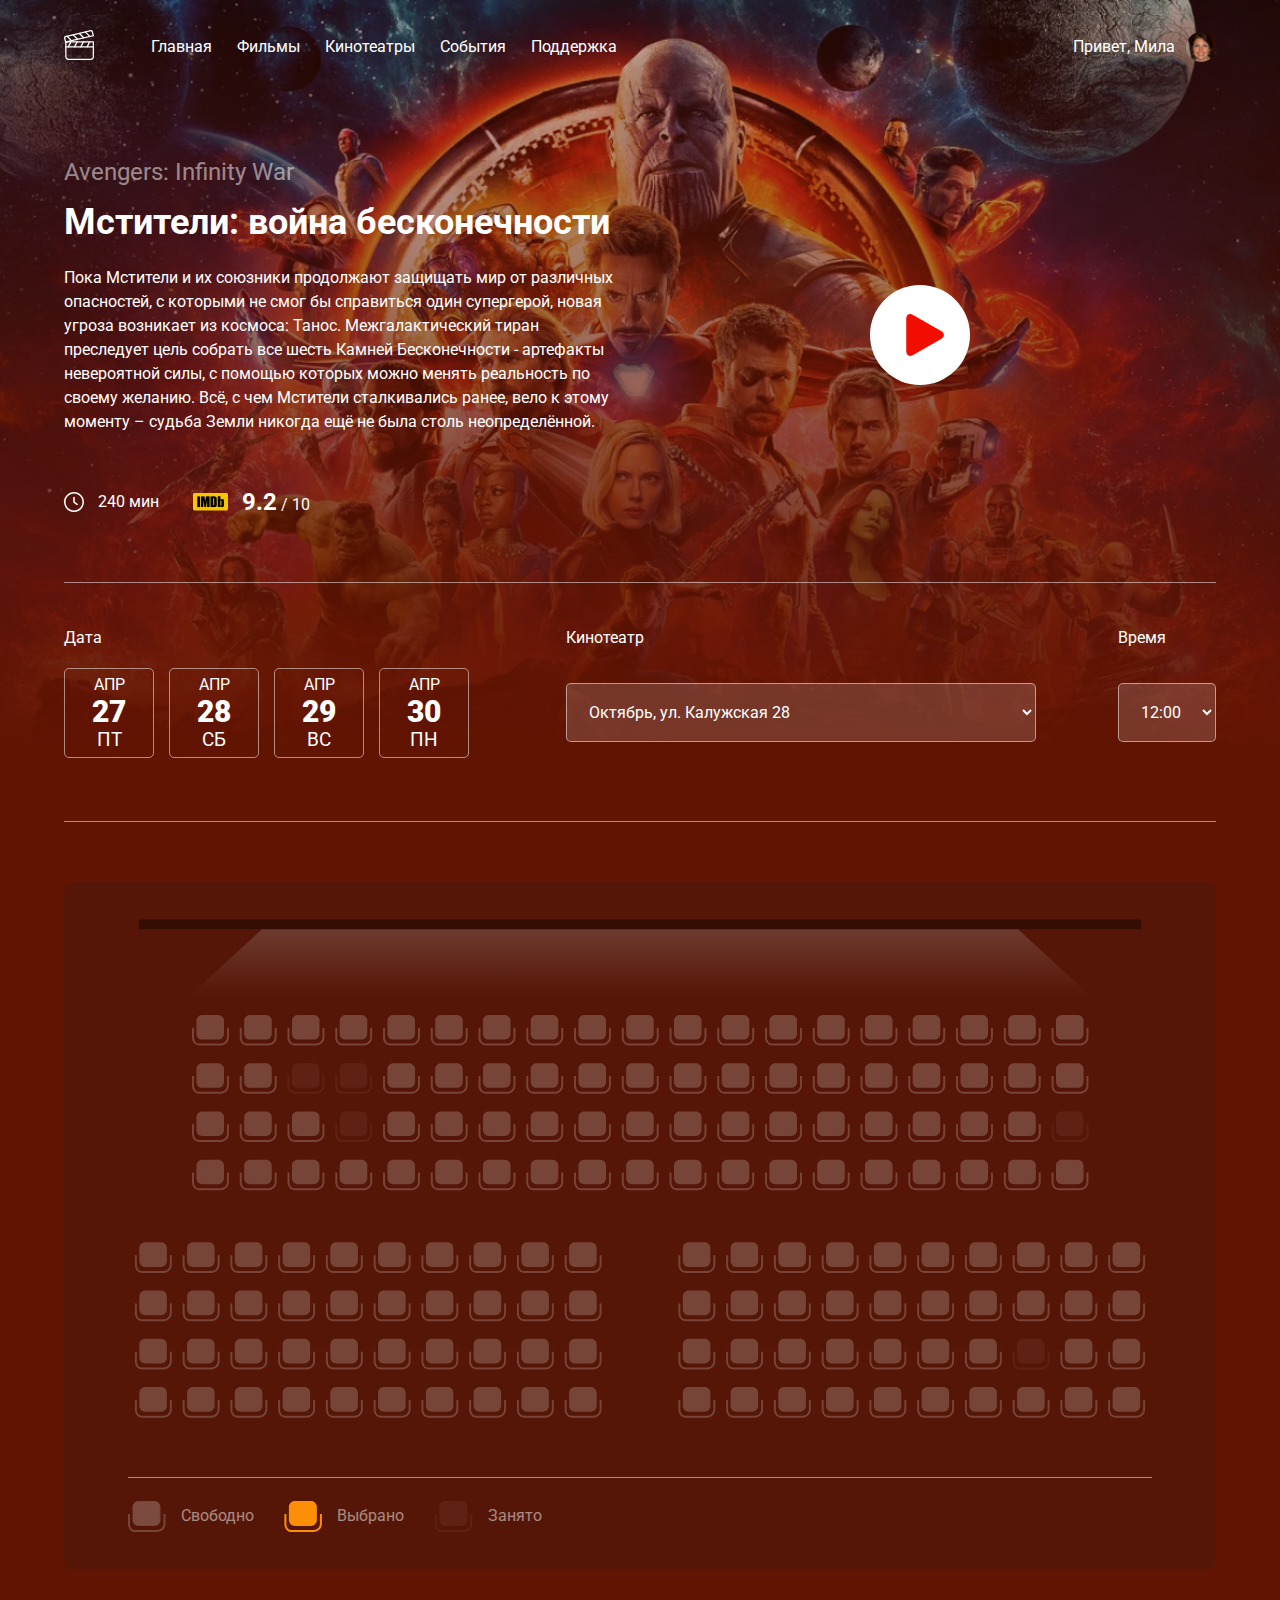
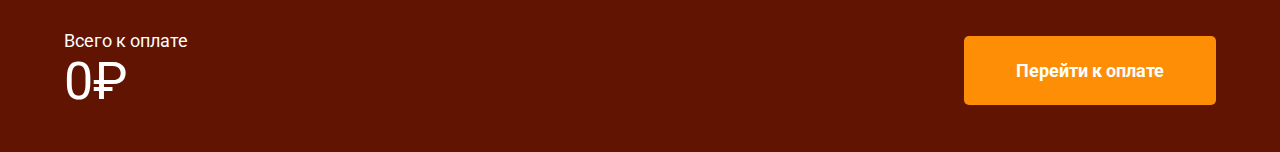
==== commit 984c1caf: "Add files via upload" ====
--- a/index.html
+++ b/index.html
@@ -10,6 +10,7 @@
   <link rel="preconnect" href="https://fonts.gstatic.com" crossorigin>
   <link href="https://fonts.googleapis.com/css2?family=Roboto:wght@400;700&display=swap" rel="stylesheet">
   <link rel="stylesheet" href="css/normalize.css">
+  <link rel="stylesheet" href="https://cdn.jsdelivr.net/npm/@fancyapps/ui@4.0/dist/fancybox.css"/>
   <link rel="stylesheet" href="css/style.css">
 </head>
 
@@ -74,7 +75,7 @@
           </div>
         </div>
       </div>
-      <a href="#" class="film-trailer"><svg width="100" height="100" viewBox="0 0 100 100" fill="none"
+      <a data-fancybox="video-gallery" data-src="https://www.youtube.com/watch?v=UsnDPok1ZOU" href="#" class="film-trailer"><svg width="100" height="100" viewBox="0 0 100 100" fill="none"
           xmlns="http://www.w3.org/2000/svg">
           <circle cx="50" cy="50" r="50" fill="white" />
           <g clip-path="url(#clip0_1:158)">
@@ -340,6 +341,7 @@
     <a href="#" class="button button-pay">Перейти к оплате</a>
   </div>
   <!-- /.price -->
+  <script src="https://cdn.jsdelivr.net/npm/@fancyapps/ui@4.0/dist/fancybox.umd.js"></script>
   <script src="js/scripts.js"></script>
 </body>
 
--- a/css/style.css
+++ b/css/style.css
@@ -9,6 +9,7 @@
 .container {
   max-width: 1170px;
   margin: auto;
+  width: 90%;
 }
 .header {
   padding-bottom: 60px;
@@ -237,4 +238,82 @@
   padding: 24px 52px;
   text-decoration: none;
 }
+@media (max-width: 1200px) {
+  .container {
+    max-width: 960px;
+  }
+  .select-cinema {
+    width: 100%;
+  }
+}
+@media (max-width: 992px) {
+  .container {
+    max-width: 750px;
+  }
+  .session {
+    flex-wrap: wrap;
+  }
+  .session-date {
+    flex-basis: 70%;
+    margin-bottom: 40px;
+  }
+  .session-time {
+    order: 2;
+  }
+  .session-cinema {
+    order: 3;
+  }
+  .menu-item {
+    margin-right: 20px;
+  }
+}
+@media (max-width: 768px) {
+  .container {
+    max-width: 550px;
+  }
+  .menu {
+    position: absolute;
+    top: 40px;
+    left: 0;
+    padding: 20px;
+    margin-left: 20px;
+    flex-direction: column;
+    background-color: #621402;
+    z-index: 9;
+    border-radius: 10px;
+    opacity: 0;
+    visibility: hidden;
+    transform: translateY(20%);
+    transition: opacity 0.5s, transform 0.5s;
+  }
+  .menu-item:not(:last-child) {
+    margin-bottom: 10px;
+  }
+  .m-menu {
+    display: block;
+    background-color: transparent;
+    border: none;
+    width: 40px;
+    height: 40px;
+    margin-left: 10px;
+    cursor: pointer;
+  }
+  .is-open {
+    opacity: 1;
+    visibility: visible;
+    transform: translateY(0);
+  }
+  .film-description {
+    margin-right: 30px;
+  }
+  .film {
+    flex-direction: column;
+  }
+  .film-trailer {
+    margin-right: auto;
+    margin-left: 0;
+    margin-top: 40px;
+  }
+}
 
+
